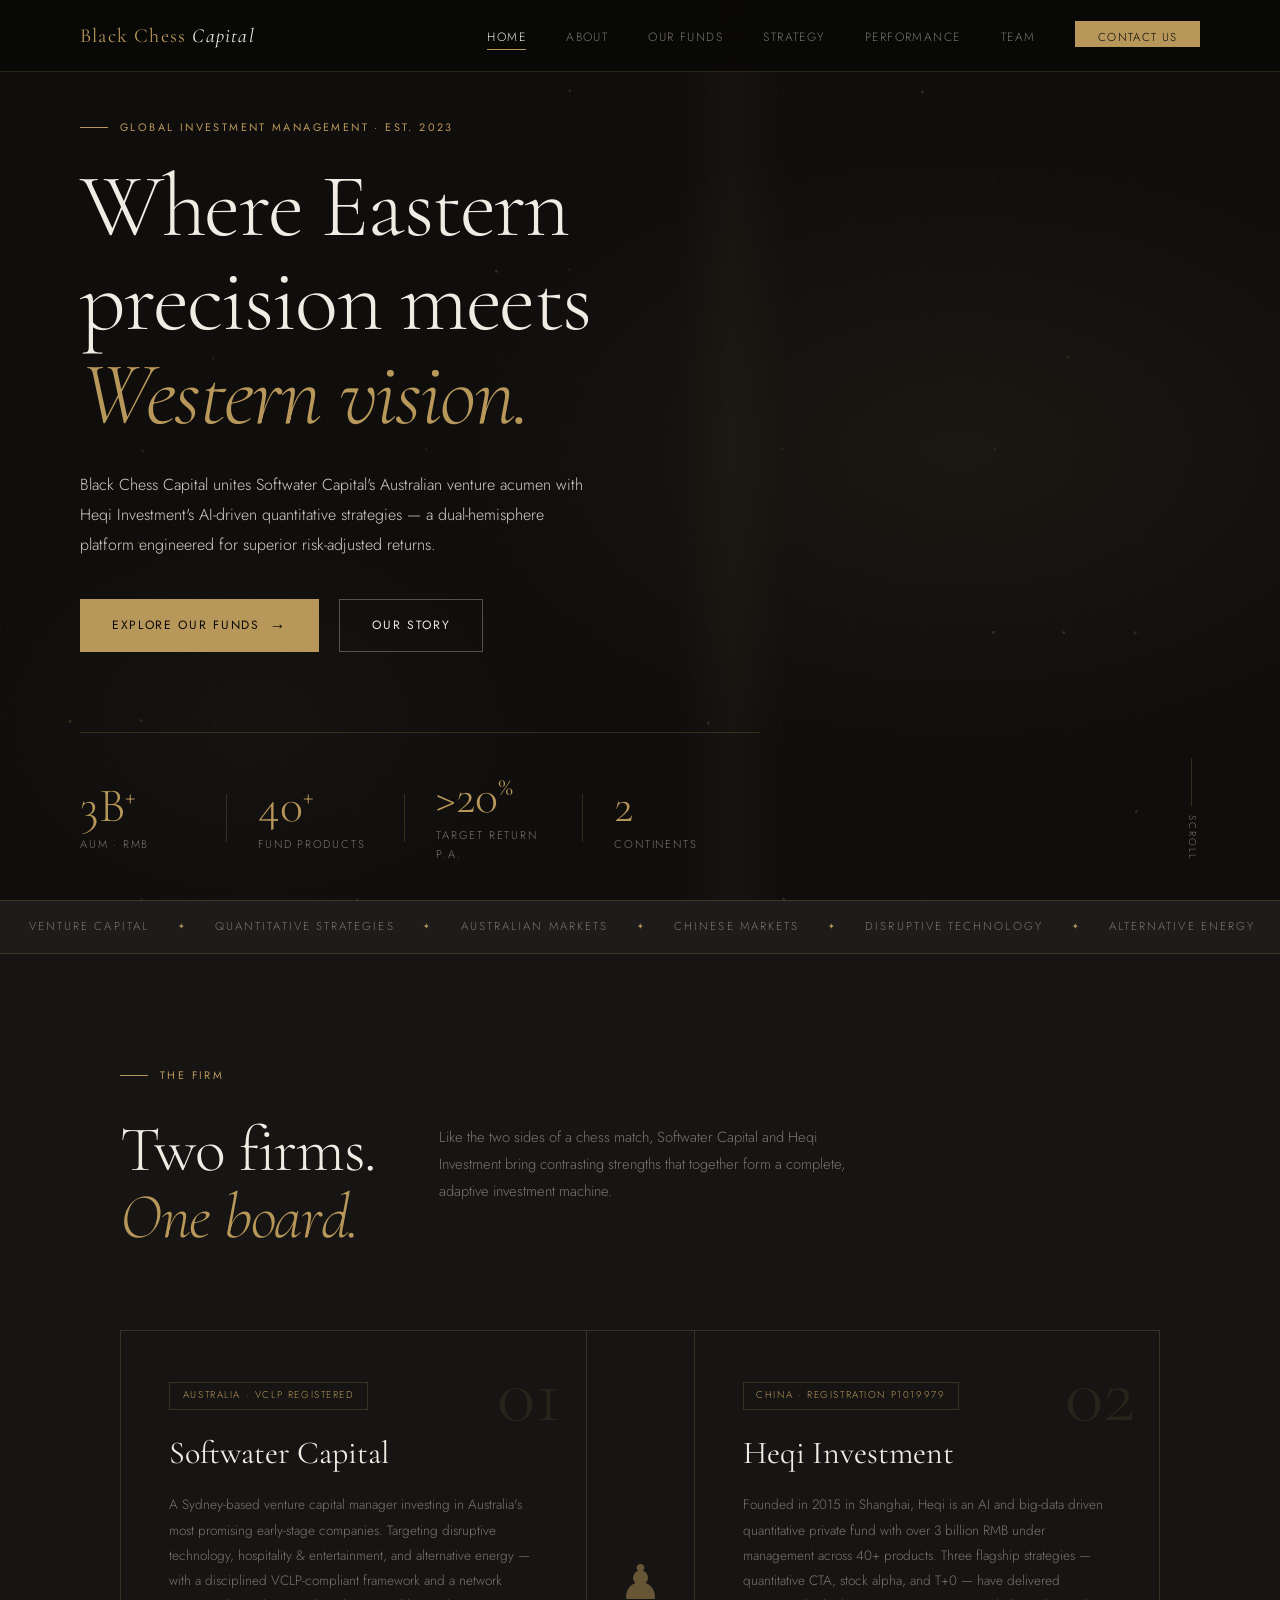
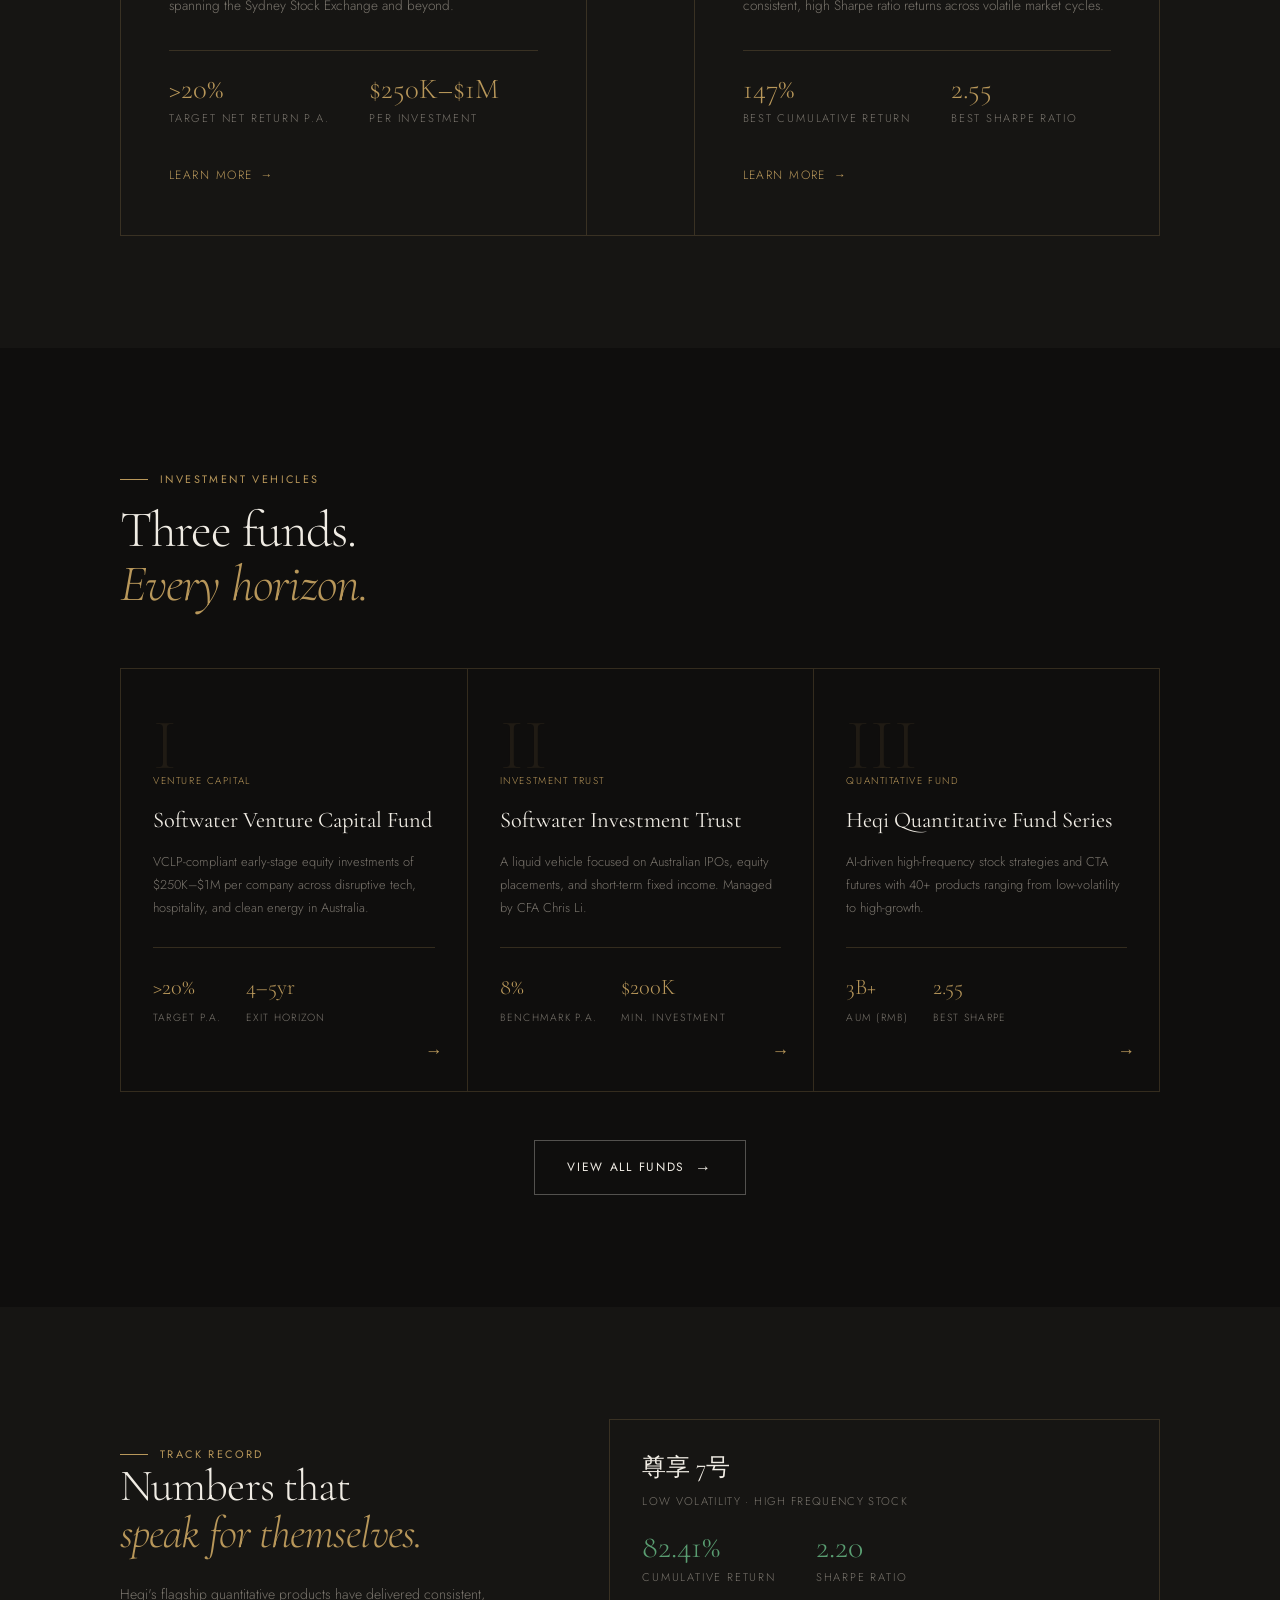
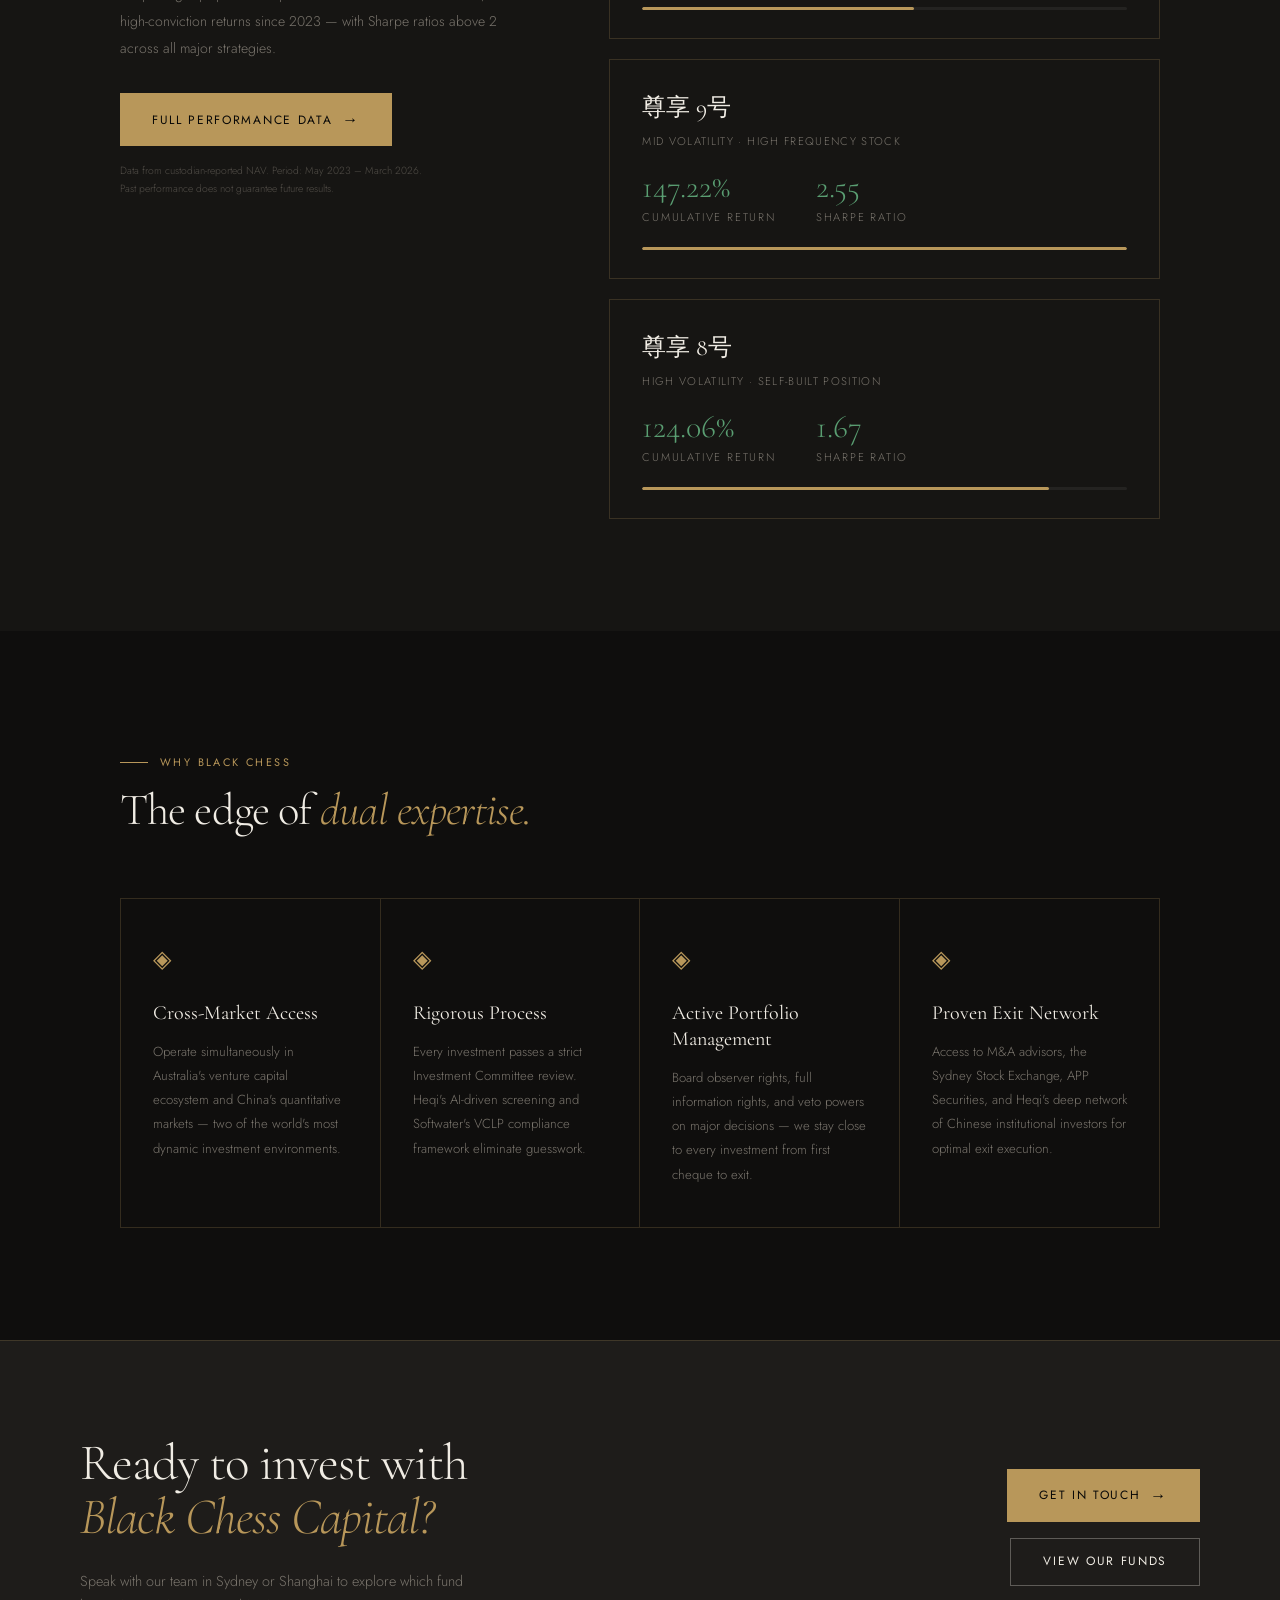
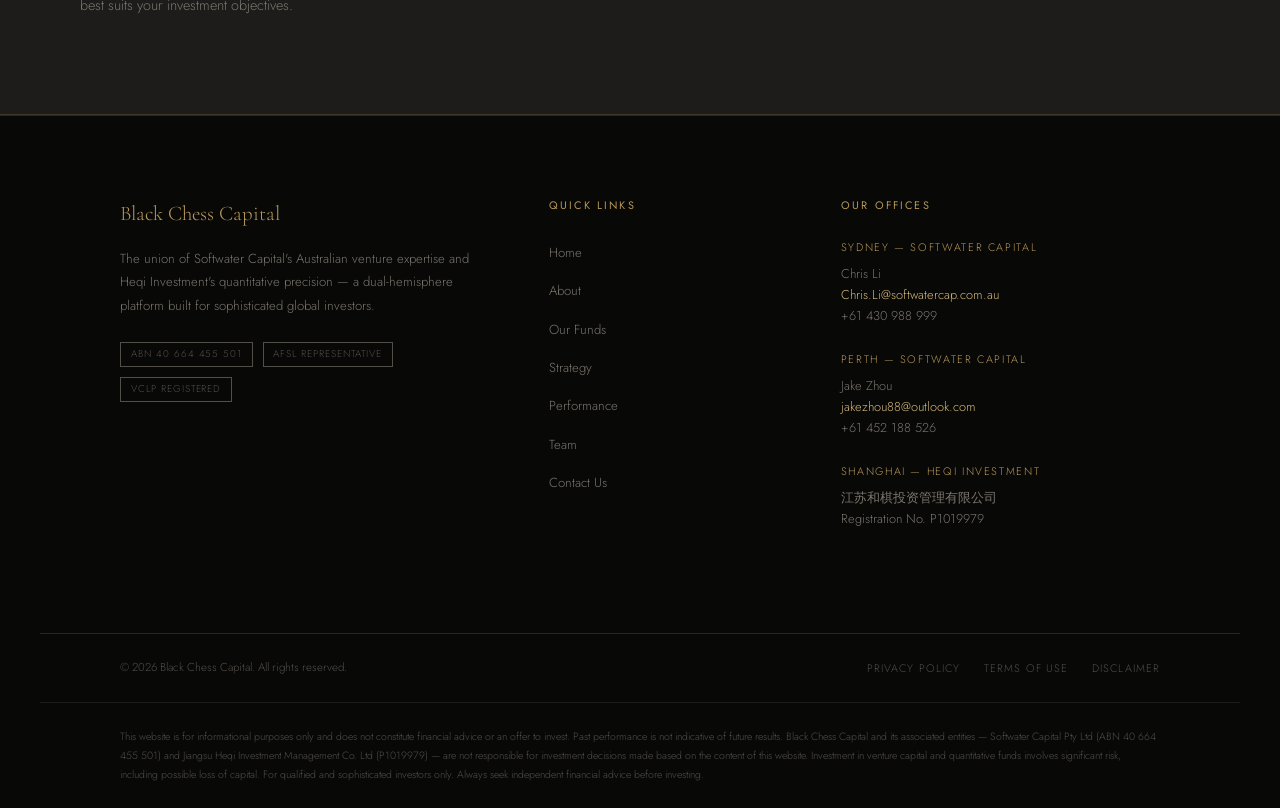
==== index.html @ 9d4e2f34 "Initial commit" ====
<!DOCTYPE html>
<html lang="en">
<head>
  <meta charset="UTF-8">
  <meta name="viewport" content="width=device-width, initial-scale=1.0">
  <title>Black Chess Capital — Global Investment Management</title>
  <meta name="description" content="Black Chess Capital combines Softwater Capital's Australian venture expertise with Heqi Investment's quantitative precision — a dual-hemisphere platform for sophisticated global investors.">
  <link rel="stylesheet" href="css/global.css">
  <link rel="stylesheet" href="css/home.css">
</head>
<body>

<!-- ═══════════════════════════════════════════════
  HERO
═══════════════════════════════════════════════ -->
<section id="hero">
  <div class="hero-bg"></div>
  <canvas id="hero-canvas"></canvas>

  <div class="hero-content">
    <div class="eyebrow reveal">Global Investment Management · Est. 2023</div>

    <h1 class="display hero-title reveal reveal-delay-1">
      Where Eastern<br>precision meets<br><em>Western vision.</em>
    </h1>

    <p class="hero-desc reveal reveal-delay-2">
      Black Chess Capital unites Softwater Capital's Australian venture acumen 
      with Heqi Investment's AI-driven quantitative strategies — a 
      dual-hemisphere platform engineered for superior risk-adjusted returns.
    </p>

    <div class="hero-cta reveal reveal-delay-3">
      <a href="funds.html" class="btn btn-gold btn-arrow">Explore Our Funds</a>
      <a href="about.html" class="btn btn-outline">Our Story</a>
    </div>
  </div>

  <div class="hero-stats reveal reveal-delay-4">
    <div class="hero-stat">
      <div class="stat-num">3B<span class="stat-plus">+</span></div>
      <div class="stat-label">AUM · RMB</div>
    </div>
    <div class="hero-stat-divider"></div>
    <div class="hero-stat">
      <div class="stat-num">40<span class="stat-plus">+</span></div>
      <div class="stat-label">Fund Products</div>
    </div>
    <div class="hero-stat-divider"></div>
    <div class="hero-stat">
      <div class="stat-num">&gt;20<span class="stat-plus">%</span></div>
      <div class="stat-label">Target Return p.a.</div>
    </div>
    <div class="hero-stat-divider"></div>
    <div class="hero-stat">
      <div class="stat-num">2</div>
      <div class="stat-label">Continents</div>
    </div>
  </div>

  <div class="hero-scroll">
    <div class="scroll-line"></div>
    <span>Scroll</span>
  </div>
</section>

<!-- ═══════════════════════════════════════════════
  INTRO MARQUEE
═══════════════════════════════════════════════ -->
<div class="marquee-wrap">
  <div class="marquee-track">
    <span>Venture Capital</span><span class="sep">✦</span>
    <span>Quantitative Strategies</span><span class="sep">✦</span>
    <span>Australian Markets</span><span class="sep">✦</span>
    <span>Chinese Markets</span><span class="sep">✦</span>
    <span>Disruptive Technology</span><span class="sep">✦</span>
    <span>Alternative Energy</span><span class="sep">✦</span>
    <span>Hospitality &amp; Entertainment</span><span class="sep">✦</span>
    <span>IPO &amp; Placements</span><span class="sep">✦</span>
    <span>CTA Strategies</span><span class="sep">✦</span>
    <span>Venture Capital</span><span class="sep">✦</span>
    <span>Quantitative Strategies</span><span class="sep">✦</span>
    <span>Australian Markets</span><span class="sep">✦</span>
    <span>Chinese Markets</span><span class="sep">✦</span>
    <span>Disruptive Technology</span><span class="sep">✦</span>
    <span>Alternative Energy</span><span class="sep">✦</span>
    <span>Hospitality &amp; Entertainment</span><span class="sep">✦</span>
    <span>IPO &amp; Placements</span><span class="sep">✦</span>
    <span>CTA Strategies</span><span class="sep">✦</span>
  </div>
</div>

<!-- ═══════════════════════════════════════════════
  TWO PILLARS
═══════════════════════════════════════════════ -->
<section class="section" id="pillars">
  <div class="container">
    <div class="pillars-header reveal">
      <div class="eyebrow">The Firm</div>
      <h2 class="display pillars-title">Two firms.<br><em>One board.</em></h2>
      <p class="pillars-sub">
        Like the two sides of a chess match, Softwater Capital and Heqi Investment 
        bring contrasting strengths that together form a complete, adaptive investment machine.
      </p>
    </div>

    <div class="pillars-grid">
      <!-- Softwater -->
      <div class="pillar-card reveal reveal-delay-1">
        <div class="pillar-num">01</div>
        <div class="pillar-badge">Australia · VCLP Registered</div>
        <h3 class="pillar-name">Softwater Capital</h3>
        <p class="pillar-desc">
          A Sydney-based venture capital manager investing in Australia's most 
          promising early-stage companies. Targeting disruptive technology, 
          hospitality &amp; entertainment, and alternative energy — with a 
          disciplined VCLP-compliant framework and a network spanning the 
          Sydney Stock Exchange and beyond.
        </p>
        <div class="pillar-metrics">
          <div>
            <div class="stat-num" style="font-size:1.8rem;">&gt;20%</div>
            <div class="stat-label">Target Net Return p.a.</div>
          </div>
          <div>
            <div class="stat-num" style="font-size:1.8rem;">$250K–$1M</div>
            <div class="stat-label">Per Investment</div>
          </div>
        </div>
        <a href="about.html#softwater" class="pillar-link">
          Learn more <span>→</span>
        </a>
      </div>

      <!-- Divider chess piece -->
      <div class="pillars-divider reveal reveal-delay-2">
        <div class="chess-glyph">♟</div>
      </div>

      <!-- Heqi -->
      <div class="pillar-card reveal reveal-delay-3">
        <div class="pillar-num">02</div>
        <div class="pillar-badge">China · Registration P1019979</div>
        <h3 class="pillar-name">Heqi Investment</h3>
        <p class="pillar-desc">
          Founded in 2015 in Shanghai, Heqi is an AI and big-data driven 
          quantitative private fund with over 3 billion RMB under management 
          across 40+ products. Three flagship strategies — quantitative CTA, 
          stock alpha, and T+0 — have delivered consistent, high Sharpe ratio 
          returns across volatile market cycles.
        </p>
        <div class="pillar-metrics">
          <div>
            <div class="stat-num" style="font-size:1.8rem;">147%</div>
            <div class="stat-label">Best Cumulative Return</div>
          </div>
          <div>
            <div class="stat-num" style="font-size:1.8rem;">2.55</div>
            <div class="stat-label">Best Sharpe Ratio</div>
          </div>
        </div>
        <a href="about.html#heqi" class="pillar-link">
          Learn more <span>→</span>
        </a>
      </div>
    </div>
  </div>
</section>

<div class="divider"></div>

<!-- ═══════════════════════════════════════════════
  FUNDS OVERVIEW
═══════════════════════════════════════════════ -->
<section class="section" id="funds-overview">
  <div class="container">
    <div class="section-header reveal">
      <div class="eyebrow">Investment Vehicles</div>
      <h2 class="display" style="font-size:clamp(2.2rem,4vw,3.2rem);">Three funds.<br><em>Every horizon.</em></h2>
    </div>

    <div class="funds-grid">
      <a href="funds.html#vc-fund" class="fund-tile reveal reveal-delay-1">
        <div class="fund-tile-num">I</div>
        <div class="fund-tile-tag">Venture Capital</div>
        <h3 class="fund-tile-name">Softwater Venture Capital Fund</h3>
        <p class="fund-tile-desc">
          VCLP-compliant early-stage equity investments of $250K–$1M per company 
          across disruptive tech, hospitality, and clean energy in Australia.
        </p>
        <div class="fund-tile-stats">
          <div><span class="fund-stat-val">&gt;20%</span><span class="fund-stat-lbl">Target p.a.</span></div>
          <div><span class="fund-stat-val">4–5yr</span><span class="fund-stat-lbl">Exit horizon</span></div>
        </div>
        <div class="fund-tile-arrow">→</div>
      </a>

      <a href="funds.html#trust" class="fund-tile reveal reveal-delay-2">
        <div class="fund-tile-num">II</div>
        <div class="fund-tile-tag">Investment Trust</div>
        <h3 class="fund-tile-name">Softwater Investment Trust</h3>
        <p class="fund-tile-desc">
          A liquid vehicle focused on Australian IPOs, equity placements, 
          and short-term fixed income. Managed by CFA Chris Li.
        </p>
        <div class="fund-tile-stats">
          <div><span class="fund-stat-val">8%</span><span class="fund-stat-lbl">Benchmark p.a.</span></div>
          <div><span class="fund-stat-val">$200K</span><span class="fund-stat-lbl">Min. investment</span></div>
        </div>
        <div class="fund-tile-arrow">→</div>
      </a>

      <a href="funds.html#heqi" class="fund-tile reveal reveal-delay-3">
        <div class="fund-tile-num">III</div>
        <div class="fund-tile-tag">Quantitative Fund</div>
        <h3 class="fund-tile-name">Heqi Quantitative Fund Series</h3>
        <p class="fund-tile-desc">
          AI-driven high-frequency stock strategies and CTA futures 
          with 40+ products ranging from low-volatility to high-growth.
        </p>
        <div class="fund-tile-stats">
          <div><span class="fund-stat-val">3B+</span><span class="fund-stat-lbl">AUM (RMB)</span></div>
          <div><span class="fund-stat-val">2.55</span><span class="fund-stat-lbl">Best Sharpe</span></div>
        </div>
        <div class="fund-tile-arrow">→</div>
      </a>
    </div>

    <div class="funds-cta reveal">
      <a href="funds.html" class="btn btn-outline btn-arrow">View All Funds</a>
    </div>
  </div>
</section>

<div class="divider"></div>

<!-- ═══════════════════════════════════════════════
  PERFORMANCE SNAPSHOT
═══════════════════════════════════════════════ -->
<section class="section" id="perf-snapshot">
  <div class="container">
    <div class="perf-layout">
      <div class="perf-left reveal">
        <div class="eyebrow">Track Record</div>
        <h2 class="display" style="font-size:clamp(2rem,3.5vw,3rem);">
          Numbers that<br><em>speak for themselves.</em>
        </h2>
        <p style="font-size:0.88rem; color:var(--muted); margin-top:1.5rem; line-height:1.9; max-width:380px;">
          Heqi's flagship quantitative products have delivered consistent, 
          high-conviction returns since 2023 — with Sharpe ratios above 2 
          across all major strategies.
        </p>
        <a href="performance.html" class="btn btn-gold btn-arrow" style="margin-top:2rem;">
          Full Performance Data
        </a>
        <p style="font-size:0.65rem; color:var(--muted2); margin-top:1rem; max-width:320px; line-height:1.7;">
          Data from custodian-reported NAV. Period: May 2023 – March 2026. 
          Past performance does not guarantee future results.
        </p>
      </div>

      <div class="perf-right">
        <div class="perf-card reveal reveal-delay-1">
          <div class="perf-card-name">尊享 7号</div>
          <div class="perf-card-strategy">Low Volatility · High Frequency Stock</div>
          <div class="perf-card-nums">
            <div>
              <div class="perf-big-num">82.41%</div>
              <div class="stat-label">Cumulative Return</div>
            </div>
            <div>
              <div class="perf-big-num">2.20</div>
              <div class="stat-label">Sharpe Ratio</div>
            </div>
          </div>
          <div class="perf-bar-wrap">
            <div class="perf-bar" style="--w:56%"></div>
          </div>
        </div>

        <div class="perf-card reveal reveal-delay-2">
          <div class="perf-card-name">尊享 9号</div>
          <div class="perf-card-strategy">Mid Volatility · High Frequency Stock</div>
          <div class="perf-card-nums">
            <div>
              <div class="perf-big-num">147.22%</div>
              <div class="stat-label">Cumulative Return</div>
            </div>
            <div>
              <div class="perf-big-num">2.55</div>
              <div class="stat-label">Sharpe Ratio</div>
            </div>
          </div>
          <div class="perf-bar-wrap">
            <div class="perf-bar" style="--w:100%"></div>
          </div>
        </div>

        <div class="perf-card reveal reveal-delay-3">
          <div class="perf-card-name">尊享 8号</div>
          <div class="perf-card-strategy">High Volatility · Self-Built Position</div>
          <div class="perf-card-nums">
            <div>
              <div class="perf-big-num">124.06%</div>
              <div class="stat-label">Cumulative Return</div>
            </div>
            <div>
              <div class="perf-big-num">1.67</div>
              <div class="stat-label">Sharpe Ratio</div>
            </div>
          </div>
          <div class="perf-bar-wrap">
            <div class="perf-bar" style="--w:84%"></div>
          </div>
        </div>
      </div>
    </div>
  </div>
</section>

<div class="divider"></div>

<!-- ═══════════════════════════════════════════════
  WHY BLACK CHESS
═══════════════════════════════════════════════ -->
<section class="section" id="why">
  <div class="container">
    <div class="why-header reveal">
      <div class="eyebrow">Why Black Chess</div>
      <h2 class="display" style="font-size:clamp(2rem,3.5vw,3rem);">
        The edge of <em>dual expertise.</em>
      </h2>
    </div>

    <div class="why-grid">
      <div class="why-item reveal reveal-delay-1">
        <div class="why-icon">◈</div>
        <h3 class="why-title">Cross-Market Access</h3>
        <p class="why-desc">
          Operate simultaneously in Australia's venture capital ecosystem and 
          China's quantitative markets — two of the world's most dynamic 
          investment environments.
        </p>
      </div>
      <div class="why-item reveal reveal-delay-2">
        <div class="why-icon">◈</div>
        <h3 class="why-title">Rigorous Process</h3>
        <p class="why-desc">
          Every investment passes a strict Investment Committee review. 
          Heqi's AI-driven screening and Softwater's VCLP compliance 
          framework eliminate guesswork.
        </p>
      </div>
      <div class="why-item reveal reveal-delay-3">
        <div class="why-icon">◈</div>
        <h3 class="why-title">Active Portfolio Management</h3>
        <p class="why-desc">
          Board observer rights, full information rights, and veto powers on 
          major decisions — we stay close to every investment from first 
          cheque to exit.
        </p>
      </div>
      <div class="why-item reveal reveal-delay-4">
        <div class="why-icon">◈</div>
        <h3 class="why-title">Proven Exit Network</h3>
        <p class="why-desc">
          Access to M&amp;A advisors, the Sydney Stock Exchange, APP Securities, 
          and Heqi's deep network of Chinese institutional investors for 
          optimal exit execution.
        </p>
      </div>
    </div>
  </div>
</section>

<!-- ═══════════════════════════════════════════════
  CTA BANNER
═══════════════════════════════════════════════ -->
<section id="cta-banner">
  <div class="cta-banner-inner reveal">
    <h2 class="display" style="font-size:clamp(2rem,4vw,3.2rem);">
      Ready to invest with<br><em>Black Chess Capital?</em>
    </h2>
    <p>
      Speak with our team in Sydney or Shanghai to explore 
      which fund best suits your investment objectives.
    </p>
    <div class="cta-banner-btns">
      <a href="contact.html" class="btn btn-gold btn-arrow">Get In Touch</a>
      <a href="funds.html" class="btn btn-outline">View Our Funds</a>
    </div>
  </div>
</section>

<script src="js/components.js"></script>
<script src="js/home.js"></script>
</body>
</html>
---- css/global.css ----
@import url('https://fonts.googleapis.com/css2?family=Cormorant+Garamond:ital,wght@0,300;0,400;0,500;0,600;1,300;1,400;1,500&family=Jost:wght@300;400;500&display=swap');

:root {
  --black:      #080807;
  --dark:       #0f0e0d;
  --dark2:      #161513;
  --dark3:      #1e1c1a;
  --gold:       #b8975a;
  --gold-light: #d4b87a;
  --gold-dim:   rgba(184,151,90,0.15);
  --gold-border:rgba(184,151,90,0.22);
  --white:      #f0ece4;
  --off-white:  #d4cfc6;
  --muted:      #7a756d;
  --muted2:     #524e48;
  --green:      #5a9e72;
  --nav-h:      72px;
}

*, *::before, *::after { margin:0; padding:0; box-sizing:border-box; }

html { scroll-behavior:smooth; font-size:16px; }

body {
  background: var(--dark);
  color: var(--white);
  font-family: 'Jost', sans-serif;
  font-weight: 300;
  line-height: 1.7;
  overflow-x: hidden;
  cursor: default;
}

/* ── SCROLLBAR ── */
::-webkit-scrollbar { width: 4px; }
::-webkit-scrollbar-track { background: var(--black); }
::-webkit-scrollbar-thumb { background: var(--gold-border); border-radius: 2px; }

/* ── SELECTION ── */
::selection { background: var(--gold); color: var(--black); }

/* ── TYPOGRAPHY ── */
.display {
  font-family: 'Cormorant Garamond', serif;
  font-weight: 300;
  line-height: 1.05;
  letter-spacing: -0.02em;
}
.display em { font-style: italic; color: var(--gold); }

h1,h2,h3,h4 { font-family: 'Cormorant Garamond', serif; font-weight: 400; }

p { color: var(--off-white); }

a { color: inherit; text-decoration: none; }

/* ── EYEBROW LABEL ── */
.eyebrow {
  display: inline-flex;
  align-items: center;
  gap: 12px;
  font-size: 0.68rem;
  letter-spacing: 0.22em;
  text-transform: uppercase;
  color: var(--gold);
  font-family: 'Jost', sans-serif;
  font-weight: 400;
}
.eyebrow::before {
  content: '';
  display: block;
  width: 28px;
  height: 0.5px;
  background: var(--gold);
  flex-shrink: 0;
}

/* ── BUTTONS ── */
.btn {
  display: inline-flex;
  align-items: center;
  gap: 10px;
  padding: 0.8rem 2rem;
  font-family: 'Jost', sans-serif;
  font-size: 0.75rem;
  font-weight: 400;
  letter-spacing: 0.14em;
  text-transform: uppercase;
  cursor: pointer;
  transition: all 0.28s ease;
  border: none;
  text-decoration: none;
}
.btn-gold {
  background: var(--gold);
  color: var(--black);
}
.btn-gold:hover {
  background: var(--gold-light);
  transform: translateY(-1px);
}
.btn-outline {
  background: transparent;
  color: var(--white);
  border: 0.5px solid rgba(240,236,228,0.3);
}
.btn-outline:hover {
  border-color: var(--gold);
  color: var(--gold);
  transform: translateY(-1px);
}
.btn-arrow::after {
  content: '→';
  font-size: 1rem;
  transition: transform 0.2s;
}
.btn-arrow:hover::after { transform: translateX(4px); }

/* ── DIVIDER ── */
.divider {
  width: 100%;
  height: 0.5px;
  background: var(--gold-border);
}

/* ── SECTION BASE ── */
.section {
  padding: 7rem 0;
  position: relative;
}
.container {
  max-width: 1200px;
  margin: 0 auto;
  padding: 0 5rem;
}
@media(max-width:900px){
  .container { padding: 0 1.5rem; }
  .section { padding: 4rem 0; }
}

/* ── CARDS ── */
.card {
  border: 0.5px solid var(--gold-border);
  padding: 2.5rem;
  transition: border-color 0.3s, transform 0.3s;
  position: relative;
  overflow: hidden;
}
.card::after {
  content: '';
  position: absolute;
  top: 0; left: 0; right: 0;
  height: 1.5px;
  background: var(--gold);
  transform: scaleX(0);
  transform-origin: left;
  transition: transform 0.3s ease;
}
.card:hover { border-color: rgba(184,151,90,0.5); }
.card:hover::after { transform: scaleX(1); }

/* ── STAT NUMBER ── */
.stat-num {
  font-family: 'Cormorant Garamond', serif;
  font-size: 3rem;
  font-weight: 300;
  color: var(--gold);
  line-height: 1;
}
.stat-label {
  font-size: 0.7rem;
  letter-spacing: 0.16em;
  text-transform: uppercase;
  color: var(--muted);
  margin-top: 0.3rem;
}

/* ── FADE IN ANIMATION ── */
.reveal {
  opacity: 0;
  transform: translateY(30px);
  transition: opacity 0.75s ease, transform 0.75s ease;
}
.reveal.visible {
  opacity: 1;
  transform: translateY(0);
}
.reveal-delay-1 { transition-delay: 0.1s; }
.reveal-delay-2 { transition-delay: 0.2s; }
.reveal-delay-3 { transition-delay: 0.3s; }
.reveal-delay-4 { transition-delay: 0.4s; }

/* ── NAV ── */
#site-nav {
  position: fixed;
  top: 0; left: 0; right: 0;
  height: var(--nav-h);
  z-index: 1000;
  display: flex;
  align-items: center;
  justify-content: space-between;
  padding: 0 5rem;
  background: rgba(8,8,7,0.9);
  backdrop-filter: blur(16px);
  -webkit-backdrop-filter: blur(16px);
  border-bottom: 0.5px solid var(--gold-border);
  transition: background 0.3s;
}
.nav-logo {
  font-family: 'Cormorant Garamond', serif;
  font-size: 1.25rem;
  font-weight: 400;
  color: var(--gold);
  letter-spacing: 0.06em;
  text-decoration: none;
  white-space: nowrap;
}
.nav-logo span { color: var(--white); font-style: italic; }
.nav-links {
  display: flex;
  align-items: center;
  gap: 2.5rem;
  list-style: none;
}
.nav-links a {
  font-size: 0.75rem;
  letter-spacing: 0.12em;
  text-transform: uppercase;
  color: var(--muted);
  transition: color 0.25s;
  position: relative;
  padding-bottom: 2px;
}
.nav-links a::after {
  content: '';
  position: absolute;
  bottom: -2px; left: 0; right: 0;
  height: 0.5px;
  background: var(--gold);
  transform: scaleX(0);
  transition: transform 0.25s;
}
.nav-links a:hover,
.nav-links a.active { color: var(--white); }
.nav-links a:hover::after,
.nav-links a.active::after { transform: scaleX(1); }
.nav-cta {
  background: var(--gold);
  color: var(--black) !important;
  padding: 0.5rem 1.4rem;
  font-size: 0.72rem !important;
  letter-spacing: 0.12em !important;
  transition: background 0.25s !important;
}
.nav-cta:hover { background: var(--gold-light) !important; }
.nav-cta::after { display: none !important; }

.nav-hamburger {
  display: none;
  flex-direction: column;
  gap: 5px;
  cursor: pointer;
  padding: 4px;
}
.nav-hamburger span {
  display: block;
  width: 22px;
  height: 0.5px;
  background: var(--white);
  transition: all 0.3s;
}

/* ── FOOTER ── */
#site-footer {
  background: var(--black);
  border-top: 0.5px solid var(--gold-border);
}
.footer-main {
  display: grid;
  grid-template-columns: 1.6fr 1fr 1.4fr;
  gap: 4rem;
  padding: 5rem;
  max-width: 1200px;
  margin: 0 auto;
}
.footer-brand-name {
  font-family: 'Cormorant Garamond', serif;
  font-size: 1.3rem;
  color: var(--gold);
  margin-bottom: 1rem;
}
.footer-brand-desc {
  font-size: 0.82rem;
  color: var(--muted);
  line-height: 1.8;
  margin-bottom: 1.5rem;
}
.footer-legal-tags {
  display: flex;
  gap: 0.6rem;
  flex-wrap: wrap;
}
.footer-legal-tags span {
  font-size: 0.62rem;
  letter-spacing: 0.1em;
  text-transform: uppercase;
  color: var(--muted2);
  border: 0.5px solid var(--muted2);
  padding: 0.2rem 0.6rem;
}
.footer-col-title {
  font-size: 0.68rem;
  letter-spacing: 0.2em;
  text-transform: uppercase;
  color: var(--gold);
  margin-bottom: 1.5rem;
  font-family: 'Jost', sans-serif;
  font-weight: 400;
}
.footer-links {
  list-style: none;
  display: flex;
  flex-direction: column;
  gap: 0.7rem;
}
.footer-links a {
  font-size: 0.82rem;
  color: var(--muted);
  transition: color 0.2s;
}
.footer-links a:hover { color: var(--gold); }
.footer-office {
  margin-bottom: 1.5rem;
}
.footer-office-city {
  font-size: 0.68rem;
  letter-spacing: 0.15em;
  text-transform: uppercase;
  color: var(--gold);
  margin-bottom: 0.4rem;
}
.footer-office p {
  font-size: 0.8rem;
  color: var(--muted);
  line-height: 1.65;
}
.footer-office a { color: var(--gold-light); transition: color 0.2s; }
.footer-office a:hover { color: var(--gold); }
.footer-bottom {
  border-top: 0.5px solid var(--gold-border);
  padding: 1.5rem 5rem;
  max-width: 1200px;
  margin: 0 auto;
  display: flex;
  justify-content: space-between;
  align-items: center;
  gap: 1rem;
  flex-wrap: wrap;
}
.footer-copy {
  font-size: 0.72rem;
  color: var(--muted2);
}
.footer-legal-links {
  display: flex;
  gap: 1.5rem;
}
.footer-legal-links a {
  font-size: 0.68rem;
  letter-spacing: 0.1em;
  text-transform: uppercase;
  color: var(--muted2);
  transition: color 0.2s;
}
.footer-legal-links a:hover { color: var(--muted); }
.footer-disclaimer {
  border-top: 0.5px solid rgba(80,76,72,0.3);
  padding: 1.5rem 5rem;
  max-width: 1200px;
  margin: 0 auto;
}
.footer-disclaimer p {
  font-size: 0.66rem;
  color: var(--muted2);
  line-height: 1.8;
}

/* ── MOBILE NAV ── */
@media(max-width:900px){
  #site-nav { padding: 0 1.5rem; }
  .nav-links { display: none; flex-direction: column; position: fixed; top: var(--nav-h); left:0; right:0; background: var(--black); padding: 2rem 1.5rem; gap:1.5rem; border-bottom: 0.5px solid var(--gold-border); }
  .nav-links.open { display: flex; }
  .nav-hamburger { display: flex; }
  .footer-main { grid-template-columns: 1fr; gap:2.5rem; padding:3rem 1.5rem; }
  .footer-bottom, .footer-disclaimer { padding: 1.5rem; }
}
---- css/home.css ----
/* ── HERO ── */
#hero {
  position: relative;
  min-height: 100vh;
  display: flex;
  flex-direction: column;
  justify-content: center;
  padding: 0 5rem;
  overflow: hidden;
}
.hero-bg {
  position: absolute; inset: 0;
  background:
    radial-gradient(ellipse 65% 55% at 75% 50%, rgba(184,151,90,0.07) 0%, transparent 65%),
    radial-gradient(ellipse 40% 40% at 20% 80%, rgba(184,151,90,0.04) 0%, transparent 60%);
}
#hero-canvas {
  position: absolute; inset: 0;
  width: 100%; height: 100%;
  opacity: 0.35;
}
.hero-content {
  position: relative;
  z-index: 2;
  max-width: 720px;
  padding-top: var(--nav-h);
}
.hero-title {
  font-size: clamp(3.2rem, 7vw, 6.5rem);
  margin: 1.5rem 0 1.75rem;
}
.hero-desc {
  font-size: 1rem;
  color: var(--off-white);
  line-height: 1.85;
  max-width: 520px;
  margin-bottom: 2.5rem;
  opacity: 0.8;
}
.hero-cta {
  display: flex;
  gap: 1.25rem;
  flex-wrap: wrap;
}
.hero-stats {
  position: relative;
  z-index: 2;
  display: flex;
  align-items: center;
  gap: 0;
  margin-top: 5rem;
  padding-top: 2.5rem;
  border-top: 0.5px solid var(--gold-border);
  max-width: 680px;
}
.hero-stat {
  flex: 1;
  padding-right: 2rem;
}
.hero-stat-divider {
  width: 0.5px;
  height: 48px;
  background: var(--gold-border);
  margin-right: 2rem;
  flex-shrink: 0;
}
.stat-plus {
  font-size: 0.55em;
  vertical-align: super;
  color: var(--gold);
}
.hero-scroll {
  position: absolute;
  bottom: 2.5rem;
  right: 5rem;
  display: flex;
  flex-direction: column;
  align-items: center;
  gap: 0.6rem;
  z-index: 2;
}
.scroll-line {
  width: 0.5px;
  height: 48px;
  background: var(--gold-border);
  animation: scrollPulse 2s ease-in-out infinite;
}
@keyframes scrollPulse {
  0%,100% { opacity:0.3; transform:scaleY(0.6); }
  50% { opacity:1; transform:scaleY(1); }
}
.hero-scroll span {
  font-size: 0.62rem;
  letter-spacing: 0.2em;
  text-transform: uppercase;
  color: var(--muted);
  writing-mode: vertical-rl;
}

/* ── MARQUEE ── */
.marquee-wrap {
  background: var(--dark3);
  border-top: 0.5px solid var(--gold-border);
  border-bottom: 0.5px solid var(--gold-border);
  overflow: hidden;
  padding: 1rem 0;
}
.marquee-track {
  display: flex;
  gap: 0;
  width: max-content;
  animation: marquee 35s linear infinite;
}
.marquee-track span {
  font-size: 0.72rem;
  letter-spacing: 0.18em;
  text-transform: uppercase;
  color: var(--muted);
  padding: 0 1.8rem;
  white-space: nowrap;
}
.marquee-track .sep {
  color: var(--gold);
  padding: 0;
  font-size: 0.5rem;
  display: flex;
  align-items: center;
}
@keyframes marquee {
  from { transform: translateX(0); }
  to { transform: translateX(-50%); }
}

/* ── PILLARS ── */
#pillars { background: var(--dark2); }
.pillars-header {
  display: grid;
  grid-template-columns: auto 1fr;
  gap: 2rem 4rem;
  align-items: start;
  margin-bottom: 5rem;
}
.pillars-title {
  font-size: clamp(2.5rem, 5vw, 4rem);
  grid-column: 1;
  grid-row: 2;
}
.pillars-sub {
  grid-column: 2;
  grid-row: 2;
  font-size: 0.92rem;
  color: var(--muted);
  line-height: 1.85;
  max-width: 440px;
  padding-top: 0.5rem;
}
.pillars-header .eyebrow {
  grid-column: 1 / -1;
}
.pillars-grid {
  display: grid;
  grid-template-columns: 1fr auto 1fr;
  gap: 0;
  align-items: stretch;
}
.pillar-card {
  border: 0.5px solid var(--gold-border);
  padding: 3rem;
  position: relative;
  transition: border-color 0.3s;
}
.pillar-card:hover { border-color: rgba(184,151,90,0.5); }
.pillar-num {
  font-family: 'Cormorant Garamond', serif;
  font-size: 5rem;
  font-weight: 300;
  color: rgba(184,151,90,0.12);
  line-height: 1;
  position: absolute;
  top: 1.5rem;
  right: 1.5rem;
}
.pillar-badge {
  display: inline-block;
  font-size: 0.62rem;
  letter-spacing: 0.16em;
  text-transform: uppercase;
  color: var(--gold);
  border: 0.5px solid var(--gold-border);
  padding: 0.3rem 0.8rem;
  margin-bottom: 1.5rem;
}
.pillar-name {
  font-family: 'Cormorant Garamond', serif;
  font-size: 2rem;
  font-weight: 400;
  margin-bottom: 1.25rem;
  line-height: 1.2;
}
.pillar-desc {
  font-size: 0.85rem;
  color: var(--muted);
  line-height: 1.85;
  margin-bottom: 2rem;
}
.pillar-metrics {
  display: flex;
  gap: 2.5rem;
  margin-bottom: 2rem;
  padding-top: 1.5rem;
  border-top: 0.5px solid var(--gold-border);
}
.pillar-link {
  display: inline-flex;
  align-items: center;
  gap: 8px;
  font-size: 0.75rem;
  letter-spacing: 0.12em;
  text-transform: uppercase;
  color: var(--gold);
  transition: gap 0.2s;
}
.pillar-link:hover { gap: 14px; }
.pillars-divider {
  display: flex;
  align-items: center;
  justify-content: center;
  padding: 2rem;
  border-top: 0.5px solid var(--gold-border);
  border-bottom: 0.5px solid var(--gold-border);
}
.chess-glyph {
  font-size: 3rem;
  color: var(--gold);
  opacity: 0.5;
  animation: float 4s ease-in-out infinite;
}
@keyframes float {
  0%,100% { transform: translateY(0); }
  50% { transform: translateY(-8px); }
}

/* ── FUNDS OVERVIEW ── */
#funds-overview { background: var(--dark); }
.section-header {
  margin-bottom: 3.5rem;
}
.section-header .eyebrow { margin-bottom: 1rem; }
.funds-grid {
  display: grid;
  grid-template-columns: repeat(3, 1fr);
  gap: 0;
}
.fund-tile {
  border: 0.5px solid var(--gold-border);
  border-right: none;
  padding: 2.5rem 2rem;
  position: relative;
  display: block;
  text-decoration: none;
  transition: background 0.3s, border-color 0.3s;
  overflow: hidden;
}
.fund-tile:last-child { border-right: 0.5px solid var(--gold-border); }
.fund-tile::before {
  content: '';
  position: absolute;
  inset: 0;
  background: var(--gold-dim);
  opacity: 0;
  transition: opacity 0.3s;
}
.fund-tile:hover::before { opacity: 1; }
.fund-tile:hover { border-color: rgba(184,151,90,0.45); }
.fund-tile-num {
  font-family: 'Cormorant Garamond', serif;
  font-size: 4.5rem;
  font-weight: 300;
  color: rgba(184,151,90,0.1);
  line-height: 1;
  margin-bottom: -1rem;
}
.fund-tile-tag {
  display: inline-block;
  font-size: 0.62rem;
  letter-spacing: 0.16em;
  text-transform: uppercase;
  color: var(--gold);
  margin-bottom: 1rem;
}
.fund-tile-name {
  font-family: 'Cormorant Garamond', serif;
  font-size: 1.4rem;
  font-weight: 400;
  margin-bottom: 1rem;
  line-height: 1.25;
  color: var(--white);
}
.fund-tile-desc {
  font-size: 0.8rem;
  color: var(--muted);
  line-height: 1.8;
  margin-bottom: 1.75rem;
}
.fund-tile-stats {
  display: flex;
  gap: 1.5rem;
  margin-bottom: 1.5rem;
  padding-top: 1.25rem;
  border-top: 0.5px solid var(--gold-border);
}
.fund-tile-stats > div {
  display: flex;
  flex-direction: column;
  gap: 0.2rem;
}
.fund-stat-val {
  font-family: 'Cormorant Garamond', serif;
  font-size: 1.4rem;
  font-weight: 300;
  color: var(--gold);
  display: block;
}
.fund-stat-lbl {
  font-size: 0.65rem;
  letter-spacing: 0.12em;
  text-transform: uppercase;
  color: var(--muted);
  display: block;
}
.fund-tile-arrow {
  font-size: 1.1rem;
  color: var(--gold);
  position: absolute;
  bottom: 1.5rem;
  right: 1.5rem;
  transition: transform 0.2s;
}
.fund-tile:hover .fund-tile-arrow { transform: translate(4px, -2px); }
.funds-cta {
  margin-top: 3rem;
  text-align: center;
}

/* ── PERFORMANCE SNAPSHOT ── */
#perf-snapshot { background: var(--dark2); }
.perf-layout {
  display: grid;
  grid-template-columns: 1fr 1.4fr;
  gap: 6rem;
  align-items: start;
}
.perf-left { padding-top: 1rem; }
.perf-right {
  display: flex;
  flex-direction: column;
  gap: 1.25rem;
}
.perf-card {
  border: 0.5px solid var(--gold-border);
  padding: 1.75rem 2rem;
  transition: border-color 0.3s;
}
.perf-card:hover { border-color: rgba(184,151,90,0.5); }
.perf-card-name {
  font-family: 'Cormorant Garamond', serif;
  font-size: 1.5rem;
  font-weight: 400;
  margin-bottom: 0.2rem;
}
.perf-card-strategy {
  font-size: 0.7rem;
  letter-spacing: 0.12em;
  text-transform: uppercase;
  color: var(--muted);
  margin-bottom: 1.25rem;
}
.perf-card-nums {
  display: flex;
  gap: 2.5rem;
  margin-bottom: 1.25rem;
}
.perf-big-num {
  font-family: 'Cormorant Garamond', serif;
  font-size: 2rem;
  font-weight: 300;
  color: #5a9e72;
  line-height: 1;
}
.perf-bar-wrap {
  height: 3px;
  background: rgba(255,255,255,0.06);
  border-radius: 2px;
  overflow: hidden;
}
.perf-bar {
  height: 100%;
  width: var(--w);
  background: var(--gold);
  border-radius: 2px;
  animation: barGrow 1.2s ease forwards;
}
@keyframes barGrow {
  from { width: 0; }
  to { width: var(--w); }
}

/* ── WHY BLACK CHESS ── */
#why { background: var(--dark); }
.why-header {
  margin-bottom: 4rem;
}
.why-header .eyebrow { margin-bottom: 1rem; }
.why-grid {
  display: grid;
  grid-template-columns: repeat(4, 1fr);
  gap: 0;
  border: 0.5px solid var(--gold-border);
}
.why-item {
  padding: 2.5rem 2rem;
  border-right: 0.5px solid var(--gold-border);
  transition: background 0.3s;
}
.why-item:last-child { border-right: none; }
.why-item:hover { background: var(--gold-dim); }
.why-icon {
  font-size: 1.5rem;
  color: var(--gold);
  margin-bottom: 1.25rem;
  display: block;
}
.why-title {
  font-family: 'Cormorant Garamond', serif;
  font-size: 1.25rem;
  font-weight: 400;
  margin-bottom: 0.85rem;
  line-height: 1.3;
}
.why-desc {
  font-size: 0.82rem;
  color: var(--muted);
  line-height: 1.85;
}

/* ── CTA BANNER ── */
#cta-banner {
  background: var(--dark3);
  border-top: 0.5px solid var(--gold-border);
  border-bottom: 0.5px solid var(--gold-border);
  padding: 6rem 5rem;
}
.cta-banner-inner {
  max-width: 1200px;
  margin: 0 auto;
  display: grid;
  grid-template-columns: 1fr auto;
  gap: 3rem;
  align-items: center;
}
.cta-banner-inner .display { grid-column: 1; }
.cta-banner-inner p {
  grid-column: 1;
  font-size: 0.9rem;
  color: var(--muted);
  max-width: 400px;
  margin-top: -1.5rem;
}
.cta-banner-btns {
  grid-column: 2;
  grid-row: 1 / 3;
  display: flex;
  flex-direction: column;
  gap: 1rem;
  align-items: flex-end;
  justify-content: center;
}

/* ── RESPONSIVE ── */
@media(max-width:1100px){
  .pillars-grid { grid-template-columns: 1fr; }
  .pillars-divider { border: none; border-top: 0.5px solid var(--gold-border); padding: 2rem; }
  .funds-grid { grid-template-columns: 1fr; }
  .fund-tile { border-right: 0.5px solid var(--gold-border); border-bottom: none; }
  .fund-tile:last-child { border-bottom: 0.5px solid var(--gold-border); }
  .why-grid { grid-template-columns: 1fr 1fr; }
  .why-item:nth-child(2) { border-right: none; }
  .why-item:nth-child(3) { border-top: 0.5px solid var(--gold-border); }
  .why-item:nth-child(4) { border-top: 0.5px solid var(--gold-border); border-right: none; }
  .perf-layout { grid-template-columns: 1fr; gap: 3rem; }
  .cta-banner-inner { grid-template-columns: 1fr; }
  .cta-banner-btns { grid-column: 1; grid-row: auto; flex-direction: row; align-items: flex-start; }
}
@media(max-width:768px){
  #hero { padding: 0 1.5rem; }
  .hero-stats { flex-wrap: wrap; gap: 1.5rem; }
  .hero-stat-divider { display: none; }
  .pillars-header { grid-template-columns: 1fr; }
  .pillars-sub { grid-column: 1; grid-row: 3; }
  .pillar-card { padding: 2rem 1.5rem; }
  .why-grid { grid-template-columns: 1fr; }
  .why-item { border-right: none !important; border-bottom: 0.5px solid var(--gold-border); }
  .why-item:last-child { border-bottom: none; }
  #cta-banner { padding: 4rem 1.5rem; }
  .hero-scroll { display: none; }
}
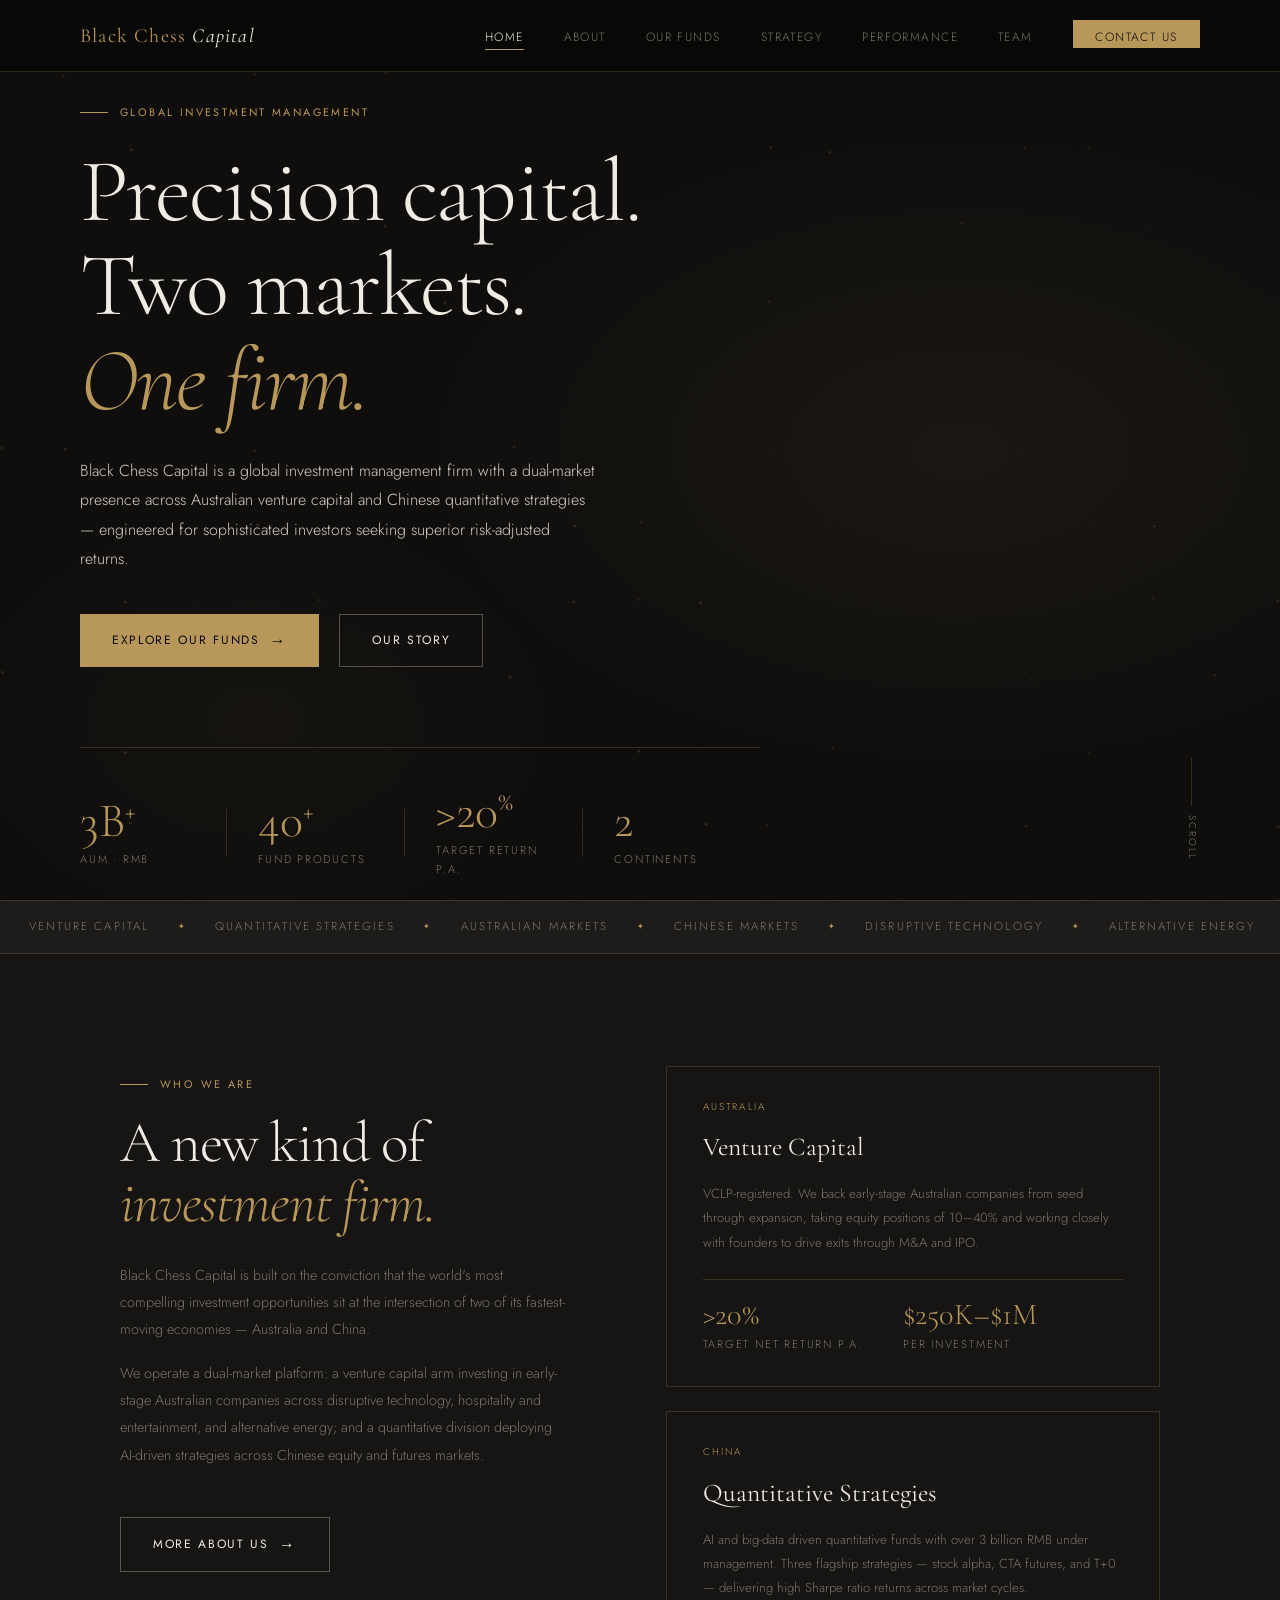
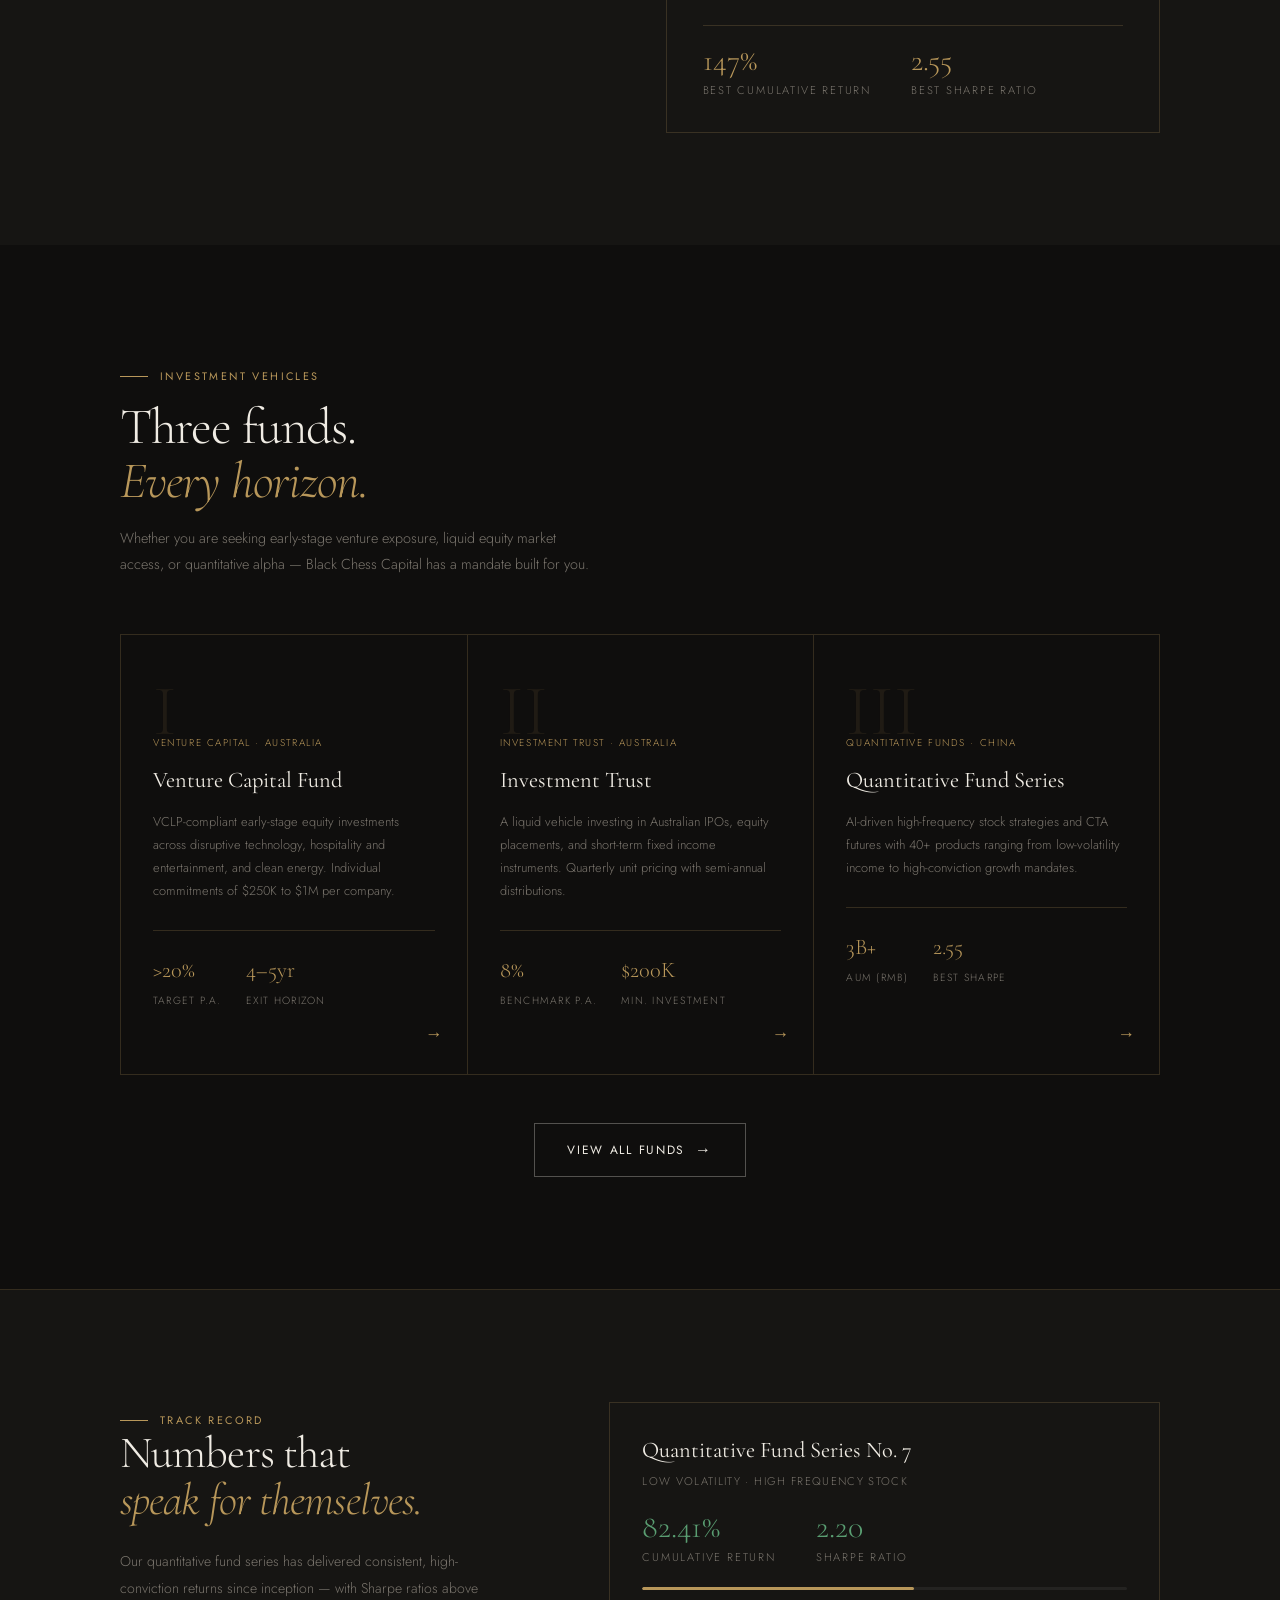
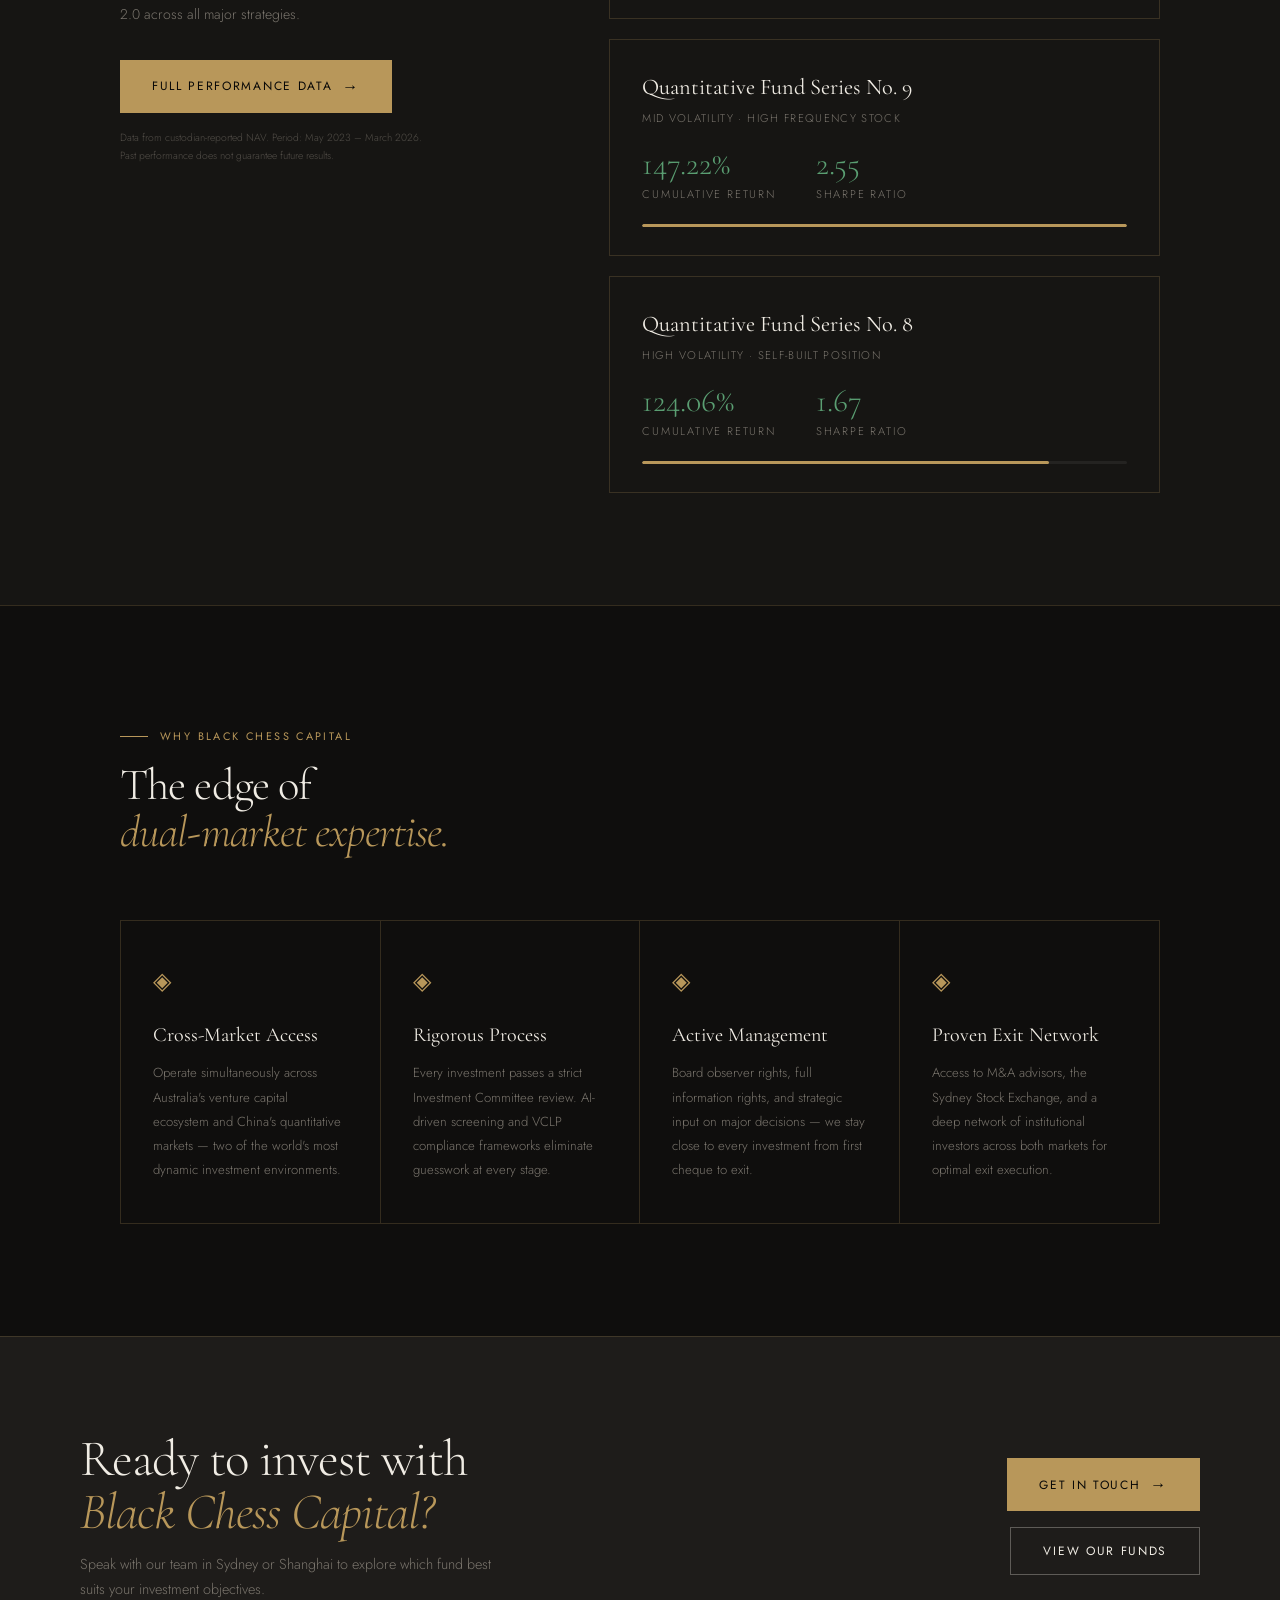
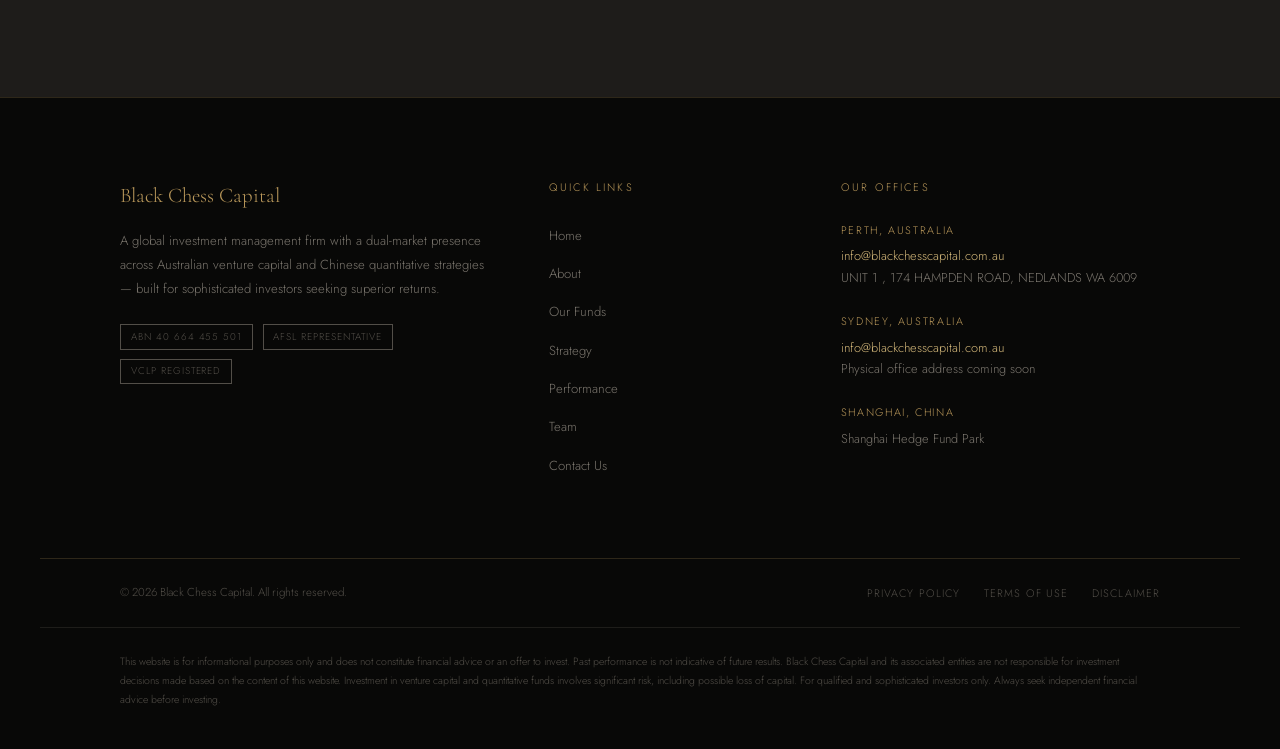
==== commit 8e9240bf: "put all files under the root directory" ====
--- a/index.html
+++ b/index.html
@@ -4,69 +4,262 @@
   <meta charset="UTF-8">
   <meta name="viewport" content="width=device-width, initial-scale=1.0">
   <title>Black Chess Capital — Global Investment Management</title>
-  <meta name="description" content="Black Chess Capital combines Softwater Capital's Australian venture expertise with Heqi Investment's quantitative precision — a dual-hemisphere platform for sophisticated global investors.">
-  <link rel="stylesheet" href="css/global.css">
-  <link rel="stylesheet" href="css/home.css">
+  <meta name="description" content="Black Chess Capital is a global investment management firm operating across Australian venture capital and Chinese quantitative markets.">
+  <link href="https://fonts.googleapis.com/css2?family=Cormorant+Garamond:ital,wght@0,300;0,400;0,500;1,300;1,400&family=Jost:wght@300;400;500&display=swap" rel="stylesheet">
+  <style>
+    :root {
+      --black:#080807; --dark:#0f0e0d; --dark2:#161513; --dark3:#1e1c1a;
+      --gold:#b8975a; --gold-light:#d4b87a; --gold-dim:rgba(184,151,90,0.12);
+      --gold-border:rgba(184,151,90,0.22); --white:#f0ece4; --off-white:#d4cfc6;
+      --muted:#7a756d; --muted2:#524e48; --green:#5a9e72; --nav-h:72px;
+    }
+    *,*::before,*::after{margin:0;padding:0;box-sizing:border-box}
+    html{scroll-behavior:smooth}
+    body{background:var(--dark);color:var(--white);font-family:'Jost',sans-serif;font-weight:300;line-height:1.7;overflow-x:hidden}
+    ::-webkit-scrollbar{width:4px}::-webkit-scrollbar-track{background:var(--black)}::-webkit-scrollbar-thumb{background:var(--gold-border);border-radius:2px}
+    ::selection{background:var(--gold);color:var(--black)}
+    a{color:inherit;text-decoration:none} p{color:var(--off-white)}
+    .section{padding:7rem 0;position:relative}
+    .container{max-width:1200px;margin:0 auto;padding:0 5rem}
+    .divider{height:0.5px;background:var(--gold-border)}
+    .display{font-family:'Cormorant Garamond',serif;font-weight:300;line-height:1.05;letter-spacing:-0.02em}
+    .display em{font-style:italic;color:var(--gold)}
+    .eyebrow{display:inline-flex;align-items:center;gap:12px;font-size:0.68rem;letter-spacing:0.22em;text-transform:uppercase;color:var(--gold);font-family:'Jost',sans-serif;font-weight:400}
+    .eyebrow::before{content:'';display:block;width:28px;height:0.5px;background:var(--gold);flex-shrink:0}
+    .stat-num{font-family:'Cormorant Garamond',serif;font-size:3rem;font-weight:300;color:var(--gold);line-height:1}
+    .stat-label{font-size:0.7rem;letter-spacing:0.16em;text-transform:uppercase;color:var(--muted);margin-top:0.3rem}
+    .btn{display:inline-flex;align-items:center;gap:10px;padding:0.8rem 2rem;font-family:'Jost',sans-serif;font-size:0.75rem;font-weight:400;letter-spacing:0.14em;text-transform:uppercase;cursor:pointer;transition:all 0.28s ease;border:none}
+    .btn-gold{background:var(--gold);color:var(--black)}.btn-gold:hover{background:var(--gold-light);transform:translateY(-1px)}
+    .btn-outline{background:transparent;color:var(--white);border:0.5px solid rgba(240,236,228,0.3)}.btn-outline:hover{border-color:var(--gold);color:var(--gold);transform:translateY(-1px)}
+    .btn-arrow::after{content:'→';font-size:1rem;transition:transform 0.2s}.btn-arrow:hover::after{transform:translateX(4px)}
+    .reveal{opacity:0;transform:translateY(28px);transition:opacity 0.75s ease,transform 0.75s ease}
+    .reveal.visible{opacity:1;transform:translateY(0)}
+    .reveal-delay-1{transition-delay:0.1s}.reveal-delay-2{transition-delay:0.2s}
+    .reveal-delay-3{transition-delay:0.3s}.reveal-delay-4{transition-delay:0.4s}
+
+    /* NAV */
+    #site-nav{position:fixed;top:0;left:0;right:0;height:var(--nav-h);z-index:1000;display:flex;align-items:center;justify-content:space-between;padding:0 5rem;background:rgba(8,8,7,0.92);backdrop-filter:blur(16px);border-bottom:0.5px solid var(--gold-border);transition:background 0.3s}
+    .nav-logo{font-family:'Cormorant Garamond',serif;font-size:1.25rem;font-weight:400;color:var(--gold);letter-spacing:0.06em}
+    .nav-logo span{color:var(--white);font-style:italic}
+    .nav-links{display:flex;align-items:center;gap:2.5rem;list-style:none}
+    .nav-links a{font-size:0.75rem;letter-spacing:0.12em;text-transform:uppercase;color:var(--muted);transition:color 0.25s;position:relative;padding-bottom:2px}
+    .nav-links a::after{content:'';position:absolute;bottom:-2px;left:0;right:0;height:0.5px;background:var(--gold);transform:scaleX(0);transition:transform 0.25s}
+    .nav-links a:hover,.nav-links a.active{color:var(--white)}.nav-links a:hover::after,.nav-links a.active::after{transform:scaleX(1)}
+    .nav-cta{background:var(--gold)!important;color:var(--black)!important;padding:0.5rem 1.4rem}.nav-cta:hover{background:var(--gold-light)!important}.nav-cta::after{display:none!important}
+    .hamburger{display:none;flex-direction:column;gap:5px;cursor:pointer;background:none;border:none;padding:4px}
+    .hamburger span{display:block;width:22px;height:0.5px;background:var(--white);transition:all 0.3s}
+
+    /* HERO */
+    #hero{position:relative;min-height:100vh;display:flex;flex-direction:column;justify-content:center;padding:0 5rem;overflow:hidden}
+    .hero-bg{position:absolute;inset:0;background:radial-gradient(ellipse 65% 55% at 75% 50%,rgba(184,151,90,0.07) 0%,transparent 65%),radial-gradient(ellipse 40% 40% at 20% 80%,rgba(184,151,90,0.04) 0%,transparent 60%)}
+    #hero-canvas{position:absolute;inset:0;width:100%;height:100%;opacity:0.3}
+    .hero-content{position:relative;z-index:2;max-width:720px;padding-top:var(--nav-h)}
+    .hero-title{font-size:clamp(3.2rem,7vw,6.5rem);margin:1.5rem 0 1.75rem}
+    .hero-desc{font-size:1rem;color:var(--off-white);line-height:1.85;max-width:520px;margin-bottom:2.5rem;opacity:0.8}
+    .hero-cta{display:flex;gap:1.25rem;flex-wrap:wrap}
+    .hero-stats{position:relative;z-index:2;display:flex;align-items:center;margin-top:5rem;padding-top:2.5rem;border-top:0.5px solid var(--gold-border);max-width:680px}
+    .hero-stat{flex:1;padding-right:2rem}
+    .hero-stat-div{width:0.5px;height:48px;background:var(--gold-border);margin-right:2rem;flex-shrink:0}
+    .stat-plus{font-size:0.55em;vertical-align:super;color:var(--gold)}
+    .hero-scroll{position:absolute;bottom:2.5rem;right:5rem;z-index:2;display:flex;flex-direction:column;align-items:center;gap:0.6rem}
+    .scroll-line{width:0.5px;height:48px;background:var(--gold-border);animation:scrollPulse 2s ease-in-out infinite}
+    @keyframes scrollPulse{0%,100%{opacity:0.3;transform:scaleY(0.6)}50%{opacity:1;transform:scaleY(1)}}
+    .hero-scroll span{font-size:0.62rem;letter-spacing:0.2em;text-transform:uppercase;color:var(--muted);writing-mode:vertical-rl}
+
+    /* MARQUEE */
+    .marquee-wrap{background:var(--dark3);border-top:0.5px solid var(--gold-border);border-bottom:0.5px solid var(--gold-border);overflow:hidden;padding:1rem 0}
+    .marquee-track{display:flex;width:max-content;animation:marquee 36s linear infinite}
+    .marquee-track span{font-size:0.72rem;letter-spacing:0.18em;text-transform:uppercase;color:var(--muted);padding:0 1.8rem;white-space:nowrap}
+    .marquee-track .sep{color:var(--gold);padding:0;font-size:0.5rem;display:flex;align-items:center}
+    @keyframes marquee{from{transform:translateX(0)}to{transform:translateX(-50%)}}
+
+    /* WHO WE ARE */
+    #who{background:var(--dark2)}
+    .who-grid{display:grid;grid-template-columns:1fr 1.1fr;gap:6rem;align-items:start}
+    .who-title{font-size:clamp(2.4rem,4.5vw,3.8rem);margin:1.2rem 0 1.75rem}
+    .who-body{font-size:0.9rem;color:var(--muted);line-height:1.9;margin-bottom:1rem}
+    .who-right{display:flex;flex-direction:column;gap:1.5rem}
+    .who-market-card{border:0.5px solid var(--gold-border);padding:2rem 2.25rem;transition:border-color 0.3s}
+    .who-market-card:hover{border-color:rgba(184,151,90,0.5)}
+    .who-market-label{font-size:0.62rem;letter-spacing:0.22em;text-transform:uppercase;color:var(--gold);margin-bottom:0.6rem}
+    .who-market-title{font-family:'Cormorant Garamond',serif;font-size:1.6rem;font-weight:400;margin-bottom:0.85rem}
+    .who-market-desc{font-size:0.82rem;color:var(--muted);line-height:1.85;margin-bottom:1.5rem}
+    .who-market-stats{display:flex;gap:2.5rem;padding-top:1.25rem;border-top:0.5px solid var(--gold-border)}
+
+    /* FUNDS */
+    #funds-overview{background:var(--dark)}
+    .section-header{margin-bottom:3.5rem}
+    .section-header .eyebrow{margin-bottom:1rem}
+    .funds-grid{display:grid;grid-template-columns:repeat(3,1fr)}
+    .fund-tile{border:0.5px solid var(--gold-border);border-right:none;padding:2.5rem 2rem;position:relative;display:block;transition:background 0.3s,border-color 0.3s;overflow:hidden}
+    .fund-tile:last-child{border-right:0.5px solid var(--gold-border)}
+    .fund-tile::before{content:'';position:absolute;inset:0;background:var(--gold-dim);opacity:0;transition:opacity 0.3s}
+    .fund-tile:hover::before{opacity:1}
+    .fund-tile:hover{border-color:rgba(184,151,90,0.45)}
+    .fund-tile-num{font-family:'Cormorant Garamond',serif;font-size:4.5rem;font-weight:300;color:rgba(184,151,90,0.1);line-height:1;margin-bottom:-0.75rem}
+    .fund-tile-tag{font-size:0.62rem;letter-spacing:0.16em;text-transform:uppercase;color:var(--gold);display:block;margin-bottom:0.85rem}
+    .fund-tile-name{font-family:'Cormorant Garamond',serif;font-size:1.4rem;font-weight:400;margin-bottom:1rem;line-height:1.25;color:var(--white)}
+    .fund-tile-desc{font-size:0.8rem;color:var(--muted);line-height:1.8;margin-bottom:1.75rem}
+    .fund-tile-stats{display:flex;gap:1.5rem;margin-bottom:1.5rem;padding-top:1.25rem;border-top:0.5px solid var(--gold-border)}
+    .fund-tile-stats>div{display:flex;flex-direction:column;gap:0.2rem}
+    .fund-stat-val{font-family:'Cormorant Garamond',serif;font-size:1.4rem;font-weight:300;color:var(--gold);display:block}
+    .fund-stat-lbl{font-size:0.65rem;letter-spacing:0.12em;text-transform:uppercase;color:var(--muted);display:block}
+    .fund-tile-arrow{font-size:1.1rem;color:var(--gold);position:absolute;bottom:1.5rem;right:1.5rem;transition:transform 0.2s}
+    .fund-tile:hover .fund-tile-arrow{transform:translate(4px,-2px)}
+    .funds-cta{margin-top:3rem;text-align:center}
+
+    /* PERFORMANCE */
+    #perf-snapshot{background:var(--dark2)}
+    .perf-layout{display:grid;grid-template-columns:1fr 1.4fr;gap:6rem;align-items:start}
+    .perf-right{display:flex;flex-direction:column;gap:1.25rem}
+    .perf-card{border:0.5px solid var(--gold-border);padding:1.75rem 2rem;transition:border-color 0.3s}
+    .perf-card:hover{border-color:rgba(184,151,90,0.5)}
+    .perf-card-name{font-family:'Cormorant Garamond',serif;font-size:1.4rem;font-weight:400;margin-bottom:0.2rem}
+    .perf-card-strategy{font-size:0.7rem;letter-spacing:0.12em;text-transform:uppercase;color:var(--muted);margin-bottom:1.25rem}
+    .perf-card-nums{display:flex;gap:2.5rem;margin-bottom:1.25rem}
+    .perf-big-num{font-family:'Cormorant Garamond',serif;font-size:2rem;font-weight:300;color:var(--green);line-height:1}
+    .perf-bar-wrap{height:3px;background:rgba(255,255,255,0.06);border-radius:2px;overflow:hidden}
+    .perf-bar{height:100%;width:var(--w);background:var(--gold);border-radius:2px}
+
+    /* WHY */
+    #why{background:var(--dark)}
+    .why-header{margin-bottom:4rem}.why-header .eyebrow{margin-bottom:1rem}
+    .why-grid{display:grid;grid-template-columns:repeat(4,1fr);border:0.5px solid var(--gold-border)}
+    .why-item{padding:2.5rem 2rem;border-right:0.5px solid var(--gold-border);transition:background 0.3s}
+    .why-item:last-child{border-right:none}.why-item:hover{background:var(--gold-dim)}
+    .why-icon{font-size:1.5rem;color:var(--gold);margin-bottom:1.25rem;display:block}
+    .why-title{font-family:'Cormorant Garamond',serif;font-size:1.25rem;font-weight:400;margin-bottom:0.85rem;line-height:1.3}
+    .why-desc{font-size:0.82rem;color:var(--muted);line-height:1.85}
+
+    /* CTA BANNER */
+    #cta-banner{background:var(--dark3);border-top:0.5px solid var(--gold-border);padding:6rem 5rem}
+    .cta-banner-inner{max-width:1200px;margin:0 auto;display:grid;grid-template-columns:1fr auto;gap:3rem 5rem;align-items:center}
+    .cta-banner-inner p{font-size:0.9rem;color:var(--muted);max-width:420px;margin-top:0.75rem}
+    .cta-banner-btns{display:flex;flex-direction:column;gap:1rem;align-items:flex-end}
+
+    /* FOOTER */
+    #site-footer{background:var(--black);border-top:0.5px solid var(--gold-border)}
+    .footer-main{display:grid;grid-template-columns:1.6fr 1fr 1.4fr;gap:4rem;padding:5rem;max-width:1200px;margin:0 auto}
+    .footer-brand-name{font-family:'Cormorant Garamond',serif;font-size:1.3rem;color:var(--gold);margin-bottom:1rem}
+    .footer-brand-desc{font-size:0.82rem;color:var(--muted);line-height:1.8;margin-bottom:1.5rem}
+    .footer-tags{display:flex;gap:0.6rem;flex-wrap:wrap}
+    .footer-tags span{font-size:0.62rem;letter-spacing:0.1em;text-transform:uppercase;color:var(--muted2);border:0.5px solid var(--muted2);padding:0.2rem 0.6rem}
+    .footer-col-title{font-size:0.68rem;letter-spacing:0.2em;text-transform:uppercase;color:var(--gold);margin-bottom:1.5rem}
+    .footer-links{list-style:none;display:flex;flex-direction:column;gap:0.7rem}
+    .footer-links a{font-size:0.82rem;color:var(--muted);transition:color 0.2s}
+    .footer-links a:hover{color:var(--gold)}
+    .footer-office{margin-bottom:1.5rem}
+    .footer-office-city{font-size:0.68rem;letter-spacing:0.15em;text-transform:uppercase;color:var(--gold);margin-bottom:0.4rem}
+    .footer-office p{font-size:0.8rem;color:var(--muted);line-height:1.65}
+    .footer-office a{color:var(--gold-light);transition:color 0.2s}.footer-office a:hover{color:var(--gold)}
+    .footer-bottom{border-top:0.5px solid var(--gold-border);padding:1.5rem 5rem;max-width:1200px;margin:0 auto;display:flex;justify-content:space-between;align-items:center;gap:1rem;flex-wrap:wrap}
+    .footer-copy{font-size:0.72rem;color:var(--muted2)}
+    .footer-legal{display:flex;gap:1.5rem}
+    .footer-legal a{font-size:0.68rem;letter-spacing:0.1em;text-transform:uppercase;color:var(--muted2);transition:color 0.2s}
+    .footer-legal a:hover{color:var(--muted)}
+    .footer-disclaimer{border-top:0.5px solid rgba(80,76,72,0.3);padding:1.5rem 5rem 2.5rem;max-width:1200px;margin:0 auto}
+    .footer-disclaimer p{font-size:0.66rem;color:var(--muted2);line-height:1.8}
+
+    /* RESPONSIVE */
+    @media(max-width:1100px){
+      .who-grid,.perf-layout{grid-template-columns:1fr;gap:3rem}
+      .funds-grid{grid-template-columns:1fr}
+      .fund-tile{border-right:0.5px solid var(--gold-border);border-bottom:none}
+      .fund-tile:last-child{border-bottom:0.5px solid var(--gold-border)}
+      .why-grid{grid-template-columns:1fr 1fr}
+      .why-item:nth-child(2){border-right:none}
+      .why-item:nth-child(3){border-top:0.5px solid var(--gold-border)}
+      .why-item:nth-child(4){border-top:0.5px solid var(--gold-border);border-right:none}
+      .cta-banner-inner{grid-template-columns:1fr}
+      .cta-banner-btns{flex-direction:row;align-items:flex-start}
+      .footer-main{grid-template-columns:1fr;gap:2.5rem;padding:3rem 1.5rem}
+      .footer-bottom,.footer-disclaimer{padding-left:1.5rem;padding-right:1.5rem}
+    }
+    @media(max-width:768px){
+      #site-nav{padding:0 1.5rem}
+      .nav-links{display:none;position:fixed;top:var(--nav-h);left:0;right:0;flex-direction:column;background:var(--black);padding:2rem 1.5rem;gap:1.5rem;border-bottom:0.5px solid var(--gold-border)}
+      .nav-links.open{display:flex}
+      .hamburger{display:flex}
+      #hero{padding:0 1.5rem}
+      .hero-stats{flex-wrap:wrap;gap:1.5rem}
+      .hero-stat-div{display:none}
+      .container{padding:0 1.5rem}
+      .section{padding:4rem 0}
+      .why-grid{grid-template-columns:1fr}
+      .why-item{border-right:none!important;border-bottom:0.5px solid var(--gold-border)}
+      .why-item:last-child{border-bottom:none}
+      #cta-banner{padding:4rem 1.5rem}
+      .hero-scroll{display:none}
+    }
+  </style>
 </head>
 <body>
 
-<!-- ═══════════════════════════════════════════════
-  HERO
-═══════════════════════════════════════════════ -->
+<!-- NAV -->
+<nav id="site-nav">
+  <a class="nav-logo" href="index.html">Black Chess <span>Capital</span></a>
+  <ul class="nav-links" id="nav-links">
+    <li><a href="index.html" class="active">Home</a></li>
+    <li><a href="about.html">About</a></li>
+    <li><a href="funds.html">Our Funds</a></li>
+    <li><a href="strategy.html">Strategy</a></li>
+    <li><a href="performance.html">Performance</a></li>
+    <li><a href="team.html">Team</a></li>
+    <li><a href="contact.html" class="nav-cta">Contact Us</a></li>
+  </ul>
+  <button class="hamburger" id="hamburger" aria-label="Toggle menu">
+    <span></span><span></span><span></span>
+  </button>
+</nav>
+
+<!-- HERO -->
 <section id="hero">
   <div class="hero-bg"></div>
   <canvas id="hero-canvas"></canvas>
-
   <div class="hero-content">
-    <div class="eyebrow reveal">Global Investment Management · Est. 2023</div>
-
+    <div class="eyebrow reveal">Global Investment Management</div>
     <h1 class="display hero-title reveal reveal-delay-1">
-      Where Eastern<br>precision meets<br><em>Western vision.</em>
+      Precision capital.<br>Two markets.<br><em>One firm.</em>
     </h1>
-
     <p class="hero-desc reveal reveal-delay-2">
-      Black Chess Capital unites Softwater Capital's Australian venture acumen 
-      with Heqi Investment's AI-driven quantitative strategies — a 
-      dual-hemisphere platform engineered for superior risk-adjusted returns.
+      Black Chess Capital is a global investment management firm with a
+      dual-market presence across Australian venture capital and Chinese
+      quantitative strategies — engineered for sophisticated investors
+      seeking superior risk-adjusted returns.
     </p>
-
     <div class="hero-cta reveal reveal-delay-3">
       <a href="funds.html" class="btn btn-gold btn-arrow">Explore Our Funds</a>
       <a href="about.html" class="btn btn-outline">Our Story</a>
     </div>
   </div>
-
   <div class="hero-stats reveal reveal-delay-4">
     <div class="hero-stat">
       <div class="stat-num">3B<span class="stat-plus">+</span></div>
       <div class="stat-label">AUM · RMB</div>
     </div>
-    <div class="hero-stat-divider"></div>
+    <div class="hero-stat-div"></div>
     <div class="hero-stat">
       <div class="stat-num">40<span class="stat-plus">+</span></div>
       <div class="stat-label">Fund Products</div>
     </div>
-    <div class="hero-stat-divider"></div>
+    <div class="hero-stat-div"></div>
     <div class="hero-stat">
       <div class="stat-num">&gt;20<span class="stat-plus">%</span></div>
       <div class="stat-label">Target Return p.a.</div>
     </div>
-    <div class="hero-stat-divider"></div>
+    <div class="hero-stat-div"></div>
     <div class="hero-stat">
       <div class="stat-num">2</div>
       <div class="stat-label">Continents</div>
     </div>
   </div>
-
   <div class="hero-scroll">
     <div class="scroll-line"></div>
     <span>Scroll</span>
   </div>
 </section>
 
-<!-- ═══════════════════════════════════════════════
-  INTRO MARQUEE
-═══════════════════════════════════════════════ -->
+<!-- MARQUEE -->
 <div class="marquee-wrap">
   <div class="marquee-track">
     <span>Venture Capital</span><span class="sep">✦</span>
@@ -90,78 +283,65 @@
   </div>
 </div>
 
-<!-- ═══════════════════════════════════════════════
-  TWO PILLARS
-═══════════════════════════════════════════════ -->
-<section class="section" id="pillars">
+<!-- WHO WE ARE -->
+<section class="section" id="who">
   <div class="container">
-    <div class="pillars-header reveal">
-      <div class="eyebrow">The Firm</div>
-      <h2 class="display pillars-title">Two firms.<br><em>One board.</em></h2>
-      <p class="pillars-sub">
-        Like the two sides of a chess match, Softwater Capital and Heqi Investment 
-        bring contrasting strengths that together form a complete, adaptive investment machine.
-      </p>
-    </div>
-
-    <div class="pillars-grid">
-      <!-- Softwater -->
-      <div class="pillar-card reveal reveal-delay-1">
-        <div class="pillar-num">01</div>
-        <div class="pillar-badge">Australia · VCLP Registered</div>
-        <h3 class="pillar-name">Softwater Capital</h3>
-        <p class="pillar-desc">
-          A Sydney-based venture capital manager investing in Australia's most 
-          promising early-stage companies. Targeting disruptive technology, 
-          hospitality &amp; entertainment, and alternative energy — with a 
-          disciplined VCLP-compliant framework and a network spanning the 
-          Sydney Stock Exchange and beyond.
+    <div class="who-grid">
+      <div class="who-left reveal">
+        <div class="eyebrow">Who We Are</div>
+        <h2 class="display who-title">A new kind of<br><em>investment firm.</em></h2>
+        <p class="who-body">
+          Black Chess Capital is built on the conviction that the world's most
+          compelling investment opportunities sit at the intersection of two of
+          its fastest-moving economies — Australia and China.
         </p>
-        <div class="pillar-metrics">
-          <div>
-            <div class="stat-num" style="font-size:1.8rem;">&gt;20%</div>
-            <div class="stat-label">Target Net Return p.a.</div>
+        <p class="who-body">
+          We operate a dual-market platform: a venture capital arm investing in
+          early-stage Australian companies across disruptive technology, hospitality
+          and entertainment, and alternative energy; and a quantitative division
+          deploying AI-driven strategies across Chinese equity and futures markets.
+        </p>
+        <a href="about.html" class="btn btn-outline btn-arrow" style="margin-top:2rem;">More About Us</a>
+      </div>
+      <div class="who-right reveal reveal-delay-2">
+        <div class="who-market-card">
+          <div class="who-market-label">Australia</div>
+          <h3 class="who-market-title">Venture Capital</h3>
+          <p class="who-market-desc">
+            VCLP-registered. We back early-stage Australian companies from seed
+            through expansion, taking equity positions of 10–40% and working
+            closely with founders to drive exits through M&amp;A and IPO.
+          </p>
+          <div class="who-market-stats">
+            <div>
+              <div class="stat-num" style="font-size:1.9rem;">&gt;20%</div>
+              <div class="stat-label">Target Net Return p.a.</div>
+            </div>
+            <div>
+              <div class="stat-num" style="font-size:1.9rem;">$250K–$1M</div>
+              <div class="stat-label">Per Investment</div>
+            </div>
           </div>
-          <div>
-            <div class="stat-num" style="font-size:1.8rem;">$250K–$1M</div>
-            <div class="stat-label">Per Investment</div>
+        </div>
+        <div class="who-market-card">
+          <div class="who-market-label">China</div>
+          <h3 class="who-market-title">Quantitative Strategies</h3>
+          <p class="who-market-desc">
+            AI and big-data driven quantitative funds with over 3 billion RMB
+            under management. Three flagship strategies — stock alpha, CTA futures,
+            and T+0 — delivering high Sharpe ratio returns across market cycles.
+          </p>
+          <div class="who-market-stats">
+            <div>
+              <div class="stat-num" style="font-size:1.9rem;">147%</div>
+              <div class="stat-label">Best Cumulative Return</div>
+            </div>
+            <div>
+              <div class="stat-num" style="font-size:1.9rem;">2.55</div>
+              <div class="stat-label">Best Sharpe Ratio</div>
+            </div>
           </div>
         </div>
-        <a href="about.html#softwater" class="pillar-link">
-          Learn more <span>→</span>
-        </a>
-      </div>
-
-      <!-- Divider chess piece -->
-      <div class="pillars-divider reveal reveal-delay-2">
-        <div class="chess-glyph">♟</div>
-      </div>
-
-      <!-- Heqi -->
-      <div class="pillar-card reveal reveal-delay-3">
-        <div class="pillar-num">02</div>
-        <div class="pillar-badge">China · Registration P1019979</div>
-        <h3 class="pillar-name">Heqi Investment</h3>
-        <p class="pillar-desc">
-          Founded in 2015 in Shanghai, Heqi is an AI and big-data driven 
-          quantitative private fund with over 3 billion RMB under management 
-          across 40+ products. Three flagship strategies — quantitative CTA, 
-          stock alpha, and T+0 — have delivered consistent, high Sharpe ratio 
-          returns across volatile market cycles.
-        </p>
-        <div class="pillar-metrics">
-          <div>
-            <div class="stat-num" style="font-size:1.8rem;">147%</div>
-            <div class="stat-label">Best Cumulative Return</div>
-          </div>
-          <div>
-            <div class="stat-num" style="font-size:1.8rem;">2.55</div>
-            <div class="stat-label">Best Sharpe Ratio</div>
-          </div>
-        </div>
-        <a href="about.html#heqi" class="pillar-link">
-          Learn more <span>→</span>
-        </a>
       </div>
     </div>
   </div>
@@ -169,55 +349,45 @@
 
 <div class="divider"></div>
 
-<!-- ═══════════════════════════════════════════════
-  FUNDS OVERVIEW
-═══════════════════════════════════════════════ -->
+<!-- FUNDS OVERVIEW -->
 <section class="section" id="funds-overview">
   <div class="container">
     <div class="section-header reveal">
       <div class="eyebrow">Investment Vehicles</div>
       <h2 class="display" style="font-size:clamp(2.2rem,4vw,3.2rem);">Three funds.<br><em>Every horizon.</em></h2>
-    </div>
-
+      <p style="font-size:0.9rem;color:var(--muted);max-width:480px;margin-top:1rem;line-height:1.85;">
+        Whether you are seeking early-stage venture exposure, liquid equity market
+        access, or quantitative alpha — Black Chess Capital has a mandate built for you.
+      </p>
+    </div>
     <div class="funds-grid">
       <a href="funds.html#vc-fund" class="fund-tile reveal reveal-delay-1">
         <div class="fund-tile-num">I</div>
-        <div class="fund-tile-tag">Venture Capital</div>
-        <h3 class="fund-tile-name">Softwater Venture Capital Fund</h3>
-        <p class="fund-tile-desc">
-          VCLP-compliant early-stage equity investments of $250K–$1M per company 
-          across disruptive tech, hospitality, and clean energy in Australia.
-        </p>
+        <div class="fund-tile-tag">Venture Capital · Australia</div>
+        <h3 class="fund-tile-name">Venture Capital Fund</h3>
+        <p class="fund-tile-desc">VCLP-compliant early-stage equity investments across disruptive technology, hospitality and entertainment, and clean energy. Individual commitments of $250K to $1M per company.</p>
         <div class="fund-tile-stats">
           <div><span class="fund-stat-val">&gt;20%</span><span class="fund-stat-lbl">Target p.a.</span></div>
           <div><span class="fund-stat-val">4–5yr</span><span class="fund-stat-lbl">Exit horizon</span></div>
         </div>
         <div class="fund-tile-arrow">→</div>
       </a>
-
       <a href="funds.html#trust" class="fund-tile reveal reveal-delay-2">
         <div class="fund-tile-num">II</div>
-        <div class="fund-tile-tag">Investment Trust</div>
-        <h3 class="fund-tile-name">Softwater Investment Trust</h3>
-        <p class="fund-tile-desc">
-          A liquid vehicle focused on Australian IPOs, equity placements, 
-          and short-term fixed income. Managed by CFA Chris Li.
-        </p>
+        <div class="fund-tile-tag">Investment Trust · Australia</div>
+        <h3 class="fund-tile-name">Investment Trust</h3>
+        <p class="fund-tile-desc">A liquid vehicle investing in Australian IPOs, equity placements, and short-term fixed income instruments. Quarterly unit pricing with semi-annual distributions.</p>
         <div class="fund-tile-stats">
           <div><span class="fund-stat-val">8%</span><span class="fund-stat-lbl">Benchmark p.a.</span></div>
           <div><span class="fund-stat-val">$200K</span><span class="fund-stat-lbl">Min. investment</span></div>
         </div>
         <div class="fund-tile-arrow">→</div>
       </a>
-
-      <a href="funds.html#heqi" class="fund-tile reveal reveal-delay-3">
+      <a href="funds.html#quant" class="fund-tile reveal reveal-delay-3">
         <div class="fund-tile-num">III</div>
-        <div class="fund-tile-tag">Quantitative Fund</div>
-        <h3 class="fund-tile-name">Heqi Quantitative Fund Series</h3>
-        <p class="fund-tile-desc">
-          AI-driven high-frequency stock strategies and CTA futures 
-          with 40+ products ranging from low-volatility to high-growth.
-        </p>
+        <div class="fund-tile-tag">Quantitative Funds · China</div>
+        <h3 class="fund-tile-name">Quantitative Fund Series</h3>
+        <p class="fund-tile-desc">AI-driven high-frequency stock strategies and CTA futures with 40+ products ranging from low-volatility income to high-conviction growth mandates.</p>
         <div class="fund-tile-stats">
           <div><span class="fund-stat-val">3B+</span><span class="fund-stat-lbl">AUM (RMB)</span></div>
           <div><span class="fund-stat-val">2.55</span><span class="fund-stat-lbl">Best Sharpe</span></div>
@@ -225,7 +395,6 @@
         <div class="fund-tile-arrow">→</div>
       </a>
     </div>
-
     <div class="funds-cta reveal">
       <a href="funds.html" class="btn btn-outline btn-arrow">View All Funds</a>
     </div>
@@ -234,84 +403,50 @@
 
 <div class="divider"></div>
 
-<!-- ═══════════════════════════════════════════════
-  PERFORMANCE SNAPSHOT
-═══════════════════════════════════════════════ -->
+<!-- PERFORMANCE SNAPSHOT -->
 <section class="section" id="perf-snapshot">
   <div class="container">
     <div class="perf-layout">
       <div class="perf-left reveal">
         <div class="eyebrow">Track Record</div>
-        <h2 class="display" style="font-size:clamp(2rem,3.5vw,3rem);">
-          Numbers that<br><em>speak for themselves.</em>
-        </h2>
-        <p style="font-size:0.88rem; color:var(--muted); margin-top:1.5rem; line-height:1.9; max-width:380px;">
-          Heqi's flagship quantitative products have delivered consistent, 
-          high-conviction returns since 2023 — with Sharpe ratios above 2 
-          across all major strategies.
+        <h2 class="display" style="font-size:clamp(2rem,3.5vw,3rem);">Numbers that<br><em>speak for themselves.</em></h2>
+        <p style="font-size:0.88rem;color:var(--muted);margin-top:1.5rem;line-height:1.9;max-width:380px;">
+          Our quantitative fund series has delivered consistent, high-conviction
+          returns since inception — with Sharpe ratios above 2.0 across all major strategies.
         </p>
-        <a href="performance.html" class="btn btn-gold btn-arrow" style="margin-top:2rem;">
-          Full Performance Data
-        </a>
-        <p style="font-size:0.65rem; color:var(--muted2); margin-top:1rem; max-width:320px; line-height:1.7;">
-          Data from custodian-reported NAV. Period: May 2023 – March 2026. 
+        <a href="performance.html" class="btn btn-gold btn-arrow" style="margin-top:2rem;">Full Performance Data</a>
+        <p style="font-size:0.65rem;color:var(--muted2);margin-top:1rem;max-width:320px;line-height:1.7;">
+          Data from custodian-reported NAV. Period: May 2023 – March 2026.
           Past performance does not guarantee future results.
         </p>
       </div>
-
       <div class="perf-right">
         <div class="perf-card reveal reveal-delay-1">
-          <div class="perf-card-name">尊享 7号</div>
+          <div class="perf-card-name">Quantitative Fund Series No. 7</div>
           <div class="perf-card-strategy">Low Volatility · High Frequency Stock</div>
           <div class="perf-card-nums">
-            <div>
-              <div class="perf-big-num">82.41%</div>
-              <div class="stat-label">Cumulative Return</div>
-            </div>
-            <div>
-              <div class="perf-big-num">2.20</div>
-              <div class="stat-label">Sharpe Ratio</div>
-            </div>
+            <div><div class="perf-big-num">82.41%</div><div class="stat-label">Cumulative Return</div></div>
+            <div><div class="perf-big-num">2.20</div><div class="stat-label">Sharpe Ratio</div></div>
           </div>
-          <div class="perf-bar-wrap">
-            <div class="perf-bar" style="--w:56%"></div>
-          </div>
-        </div>
-
+          <div class="perf-bar-wrap"><div class="perf-bar" style="--w:56%"></div></div>
+        </div>
         <div class="perf-card reveal reveal-delay-2">
-          <div class="perf-card-name">尊享 9号</div>
+          <div class="perf-card-name">Quantitative Fund Series No. 9</div>
           <div class="perf-card-strategy">Mid Volatility · High Frequency Stock</div>
           <div class="perf-card-nums">
-            <div>
-              <div class="perf-big-num">147.22%</div>
-              <div class="stat-label">Cumulative Return</div>
-            </div>
-            <div>
-              <div class="perf-big-num">2.55</div>
-              <div class="stat-label">Sharpe Ratio</div>
-            </div>
+            <div><div class="perf-big-num">147.22%</div><div class="stat-label">Cumulative Return</div></div>
+            <div><div class="perf-big-num">2.55</div><div class="stat-label">Sharpe Ratio</div></div>
           </div>
-          <div class="perf-bar-wrap">
-            <div class="perf-bar" style="--w:100%"></div>
-          </div>
-        </div>
-
+          <div class="perf-bar-wrap"><div class="perf-bar" style="--w:100%"></div></div>
+        </div>
         <div class="perf-card reveal reveal-delay-3">
-          <div class="perf-card-name">尊享 8号</div>
+          <div class="perf-card-name">Quantitative Fund Series No. 8</div>
           <div class="perf-card-strategy">High Volatility · Self-Built Position</div>
           <div class="perf-card-nums">
-            <div>
-              <div class="perf-big-num">124.06%</div>
-              <div class="stat-label">Cumulative Return</div>
-            </div>
-            <div>
-              <div class="perf-big-num">1.67</div>
-              <div class="stat-label">Sharpe Ratio</div>
-            </div>
+            <div><div class="perf-big-num">124.06%</div><div class="stat-label">Cumulative Return</div></div>
+            <div><div class="perf-big-num">1.67</div><div class="stat-label">Sharpe Ratio</div></div>
           </div>
-          <div class="perf-bar-wrap">
-            <div class="perf-bar" style="--w:84%"></div>
-          </div>
+          <div class="perf-bar-wrap"><div class="perf-bar" style="--w:84%"></div></div>
         </div>
       </div>
     </div>
@@ -320,71 +455,45 @@
 
 <div class="divider"></div>
 
-<!-- ═══════════════════════════════════════════════
-  WHY BLACK CHESS
-═══════════════════════════════════════════════ -->
+<!-- WHY BLACK CHESS -->
 <section class="section" id="why">
   <div class="container">
     <div class="why-header reveal">
-      <div class="eyebrow">Why Black Chess</div>
-      <h2 class="display" style="font-size:clamp(2rem,3.5vw,3rem);">
-        The edge of <em>dual expertise.</em>
-      </h2>
-    </div>
-
+      <div class="eyebrow">Why Black Chess Capital</div>
+      <h2 class="display" style="font-size:clamp(2rem,3.5vw,3rem);">The edge of<br><em>dual-market expertise.</em></h2>
+    </div>
     <div class="why-grid">
       <div class="why-item reveal reveal-delay-1">
         <div class="why-icon">◈</div>
         <h3 class="why-title">Cross-Market Access</h3>
-        <p class="why-desc">
-          Operate simultaneously in Australia's venture capital ecosystem and 
-          China's quantitative markets — two of the world's most dynamic 
-          investment environments.
-        </p>
+        <p class="why-desc">Operate simultaneously across Australia's venture capital ecosystem and China's quantitative markets — two of the world's most dynamic investment environments.</p>
       </div>
       <div class="why-item reveal reveal-delay-2">
         <div class="why-icon">◈</div>
         <h3 class="why-title">Rigorous Process</h3>
-        <p class="why-desc">
-          Every investment passes a strict Investment Committee review. 
-          Heqi's AI-driven screening and Softwater's VCLP compliance 
-          framework eliminate guesswork.
-        </p>
+        <p class="why-desc">Every investment passes a strict Investment Committee review. AI-driven screening and VCLP compliance frameworks eliminate guesswork at every stage.</p>
       </div>
       <div class="why-item reveal reveal-delay-3">
         <div class="why-icon">◈</div>
-        <h3 class="why-title">Active Portfolio Management</h3>
-        <p class="why-desc">
-          Board observer rights, full information rights, and veto powers on 
-          major decisions — we stay close to every investment from first 
-          cheque to exit.
-        </p>
+        <h3 class="why-title">Active Management</h3>
+        <p class="why-desc">Board observer rights, full information rights, and strategic input on major decisions — we stay close to every investment from first cheque to exit.</p>
       </div>
       <div class="why-item reveal reveal-delay-4">
         <div class="why-icon">◈</div>
         <h3 class="why-title">Proven Exit Network</h3>
-        <p class="why-desc">
-          Access to M&amp;A advisors, the Sydney Stock Exchange, APP Securities, 
-          and Heqi's deep network of Chinese institutional investors for 
-          optimal exit execution.
-        </p>
+        <p class="why-desc">Access to M&amp;A advisors, the Sydney Stock Exchange, and a deep network of institutional investors across both markets for optimal exit execution.</p>
       </div>
     </div>
   </div>
 </section>
 
-<!-- ═══════════════════════════════════════════════
-  CTA BANNER
-═══════════════════════════════════════════════ -->
+<!-- CTA BANNER -->
 <section id="cta-banner">
   <div class="cta-banner-inner reveal">
-    <h2 class="display" style="font-size:clamp(2rem,4vw,3.2rem);">
-      Ready to invest with<br><em>Black Chess Capital?</em>
-    </h2>
-    <p>
-      Speak with our team in Sydney or Shanghai to explore 
-      which fund best suits your investment objectives.
-    </p>
+    <div>
+      <h2 class="display" style="font-size:clamp(2rem,4vw,3.2rem);">Ready to invest with<br><em>Black Chess Capital?</em></h2>
+      <p>Speak with our team in Sydney or Shanghai to explore which fund best suits your investment objectives.</p>
+    </div>
     <div class="cta-banner-btns">
       <a href="contact.html" class="btn btn-gold btn-arrow">Get In Touch</a>
       <a href="funds.html" class="btn btn-outline">View Our Funds</a>
@@ -392,7 +501,133 @@
   </div>
 </section>
 
-<script src="js/components.js"></script>
-<script src="js/home.js"></script>
+<!-- FOOTER -->
+<footer id="site-footer">
+  <div class="footer-main">
+    <div>
+      <div class="footer-brand-name">Black Chess Capital</div>
+      <p class="footer-brand-desc">A global investment management firm with a dual-market presence across Australian venture capital and Chinese quantitative strategies — built for sophisticated investors seeking superior returns.</p>
+      <div class="footer-tags">
+        <span>ABN 40 664 455 501</span>
+        <span>AFSL Representative</span>
+        <span>VCLP Registered</span>
+      </div>
+    </div>
+    <div>
+      <div class="footer-col-title">Quick Links</div>
+      <ul class="footer-links">
+        <li><a href="index.html">Home</a></li>
+        <li><a href="about.html">About</a></li>
+        <li><a href="funds.html">Our Funds</a></li>
+        <li><a href="strategy.html">Strategy</a></li>
+        <li><a href="performance.html">Performance</a></li>
+        <li><a href="team.html">Team</a></li>
+        <li><a href="contact.html">Contact Us</a></li>
+      </ul>
+    </div>
+    <div>
+      <div class="footer-col-title">Our Offices</div>
+      <div class="footer-office">
+        <div class="footer-office-city">Perth, Australia</div>
+        <p><a href="mailto:info@blackchesscapital.com.au">info@blackchesscapital.com.au</a> <br>
+          UNIT 1 , 174 HAMPDEN ROAD, NEDLANDS WA 6009</p>
+      </div>
+      <div class="footer-office">
+        <div class="footer-office-city">Sydney, Australia <span style="font-size:0.6rem;color:var(--muted2);letter-spacing:0.1em;"></span></div>
+        <p><a href="mailto:info@blackchesscapital.com.au">info@blackchesscapital.com.au</a> <br>
+          Physical office address coming soon</p>
+      </div>
+      <div class="footer-office">
+        <div class="footer-office-city">Shanghai, China</div>
+        <p>Shanghai Hedge Fund Park</p>
+      </div>
+    </div>
+  </div>
+  <div class="footer-bottom">
+    <p class="footer-copy">© 2026 Black Chess Capital. All rights reserved.</p>
+    <div class="footer-legal">
+      <a href="#">Privacy Policy</a>
+      <a href="#">Terms of Use</a>
+      <a href="#">Disclaimer</a>
+    </div>
+  </div>
+  <div class="footer-disclaimer">
+    <p>This website is for informational purposes only and does not constitute financial advice or an offer to invest. Past performance is not indicative of future results. Black Chess Capital and its associated entities are not responsible for investment decisions made based on the content of this website. Investment in venture capital and quantitative funds involves significant risk, including possible loss of capital. For qualified and sophisticated investors only. Always seek independent financial advice before investing.</p>
+  </div>
+</footer>
+
+<script>
+  /* NAV */
+  document.getElementById('hamburger').addEventListener('click', () => {
+    document.getElementById('nav-links').classList.toggle('open');
+  });
+  window.addEventListener('scroll', () => {
+    document.getElementById('site-nav').style.background =
+      window.scrollY > 60 ? 'rgba(8,8,7,0.98)' : 'rgba(8,8,7,0.92)';
+  });
+
+  /* SCROLL REVEAL */
+  const obs = new IntersectionObserver(entries => {
+    entries.forEach(e => {
+      if (e.isIntersecting) { e.target.classList.add('visible'); obs.unobserve(e.target); }
+    });
+  }, { threshold: 0.1 });
+  document.querySelectorAll('.reveal').forEach(el => obs.observe(el));
+
+  /* Hero fires immediately */
+  document.querySelectorAll('#hero .reveal').forEach((el, i) => {
+    setTimeout(() => el.classList.add('visible'), 150 + i * 160);
+  });
+
+  /* ANIMATED CANVAS GRID */
+  (function () {
+    const canvas = document.getElementById('hero-canvas');
+    const ctx = canvas.getContext('2d');
+    let W, H, t = 0, dots = [];
+    const COLS = 20, ROWS = 12;
+
+    function resize() {
+      W = canvas.width = canvas.offsetWidth;
+      H = canvas.height = canvas.offsetHeight;
+      dots = [];
+      for (let r = 0; r <= ROWS; r++) {
+        for (let c = 0; c <= COLS; c++) {
+          dots.push({
+            bx: c * W / COLS, by: r * H / ROWS,
+            ph: Math.random() * Math.PI * 2,
+            sp: 0.3 + Math.random() * 0.4,
+            amp: 3 + Math.random() * 6,
+            sz: Math.random() > 0.85 ? 1.5 : 0.5
+          });
+        }
+      }
+    }
+
+    function draw() {
+      ctx.clearRect(0, 0, W, H);
+      t += 0.007;
+      const gx = W / COLS, gy = H / ROWS;
+      ctx.strokeStyle = 'rgba(184,151,90,0.055)';
+      ctx.lineWidth = 0.5;
+      for (let c = 0; c <= COLS; c++) {
+        ctx.beginPath(); ctx.moveTo(c * gx, 0); ctx.lineTo(c * gx, H); ctx.stroke();
+      }
+      for (let r = 0; r <= ROWS; r++) {
+        ctx.beginPath(); ctx.moveTo(0, r * gy); ctx.lineTo(W, r * gy); ctx.stroke();
+      }
+      dots.forEach(d => {
+        const x = d.bx + Math.sin(t * d.sp + d.ph) * d.amp * 0.4;
+        const y = d.by + Math.cos(t * d.sp + d.ph * 1.3) * d.amp * 0.4;
+        const a = 0.15 + 0.45 * Math.abs(Math.sin(t * d.sp + d.ph));
+        ctx.beginPath(); ctx.arc(x, y, d.sz, 0, Math.PI * 2);
+        ctx.fillStyle = `rgba(184,151,90,${a})`; ctx.fill();
+      });
+      requestAnimationFrame(draw);
+    }
+
+    window.addEventListener('resize', resize);
+    resize(); draw();
+  })();
+</script>
 </body>
-</html>
+</html>
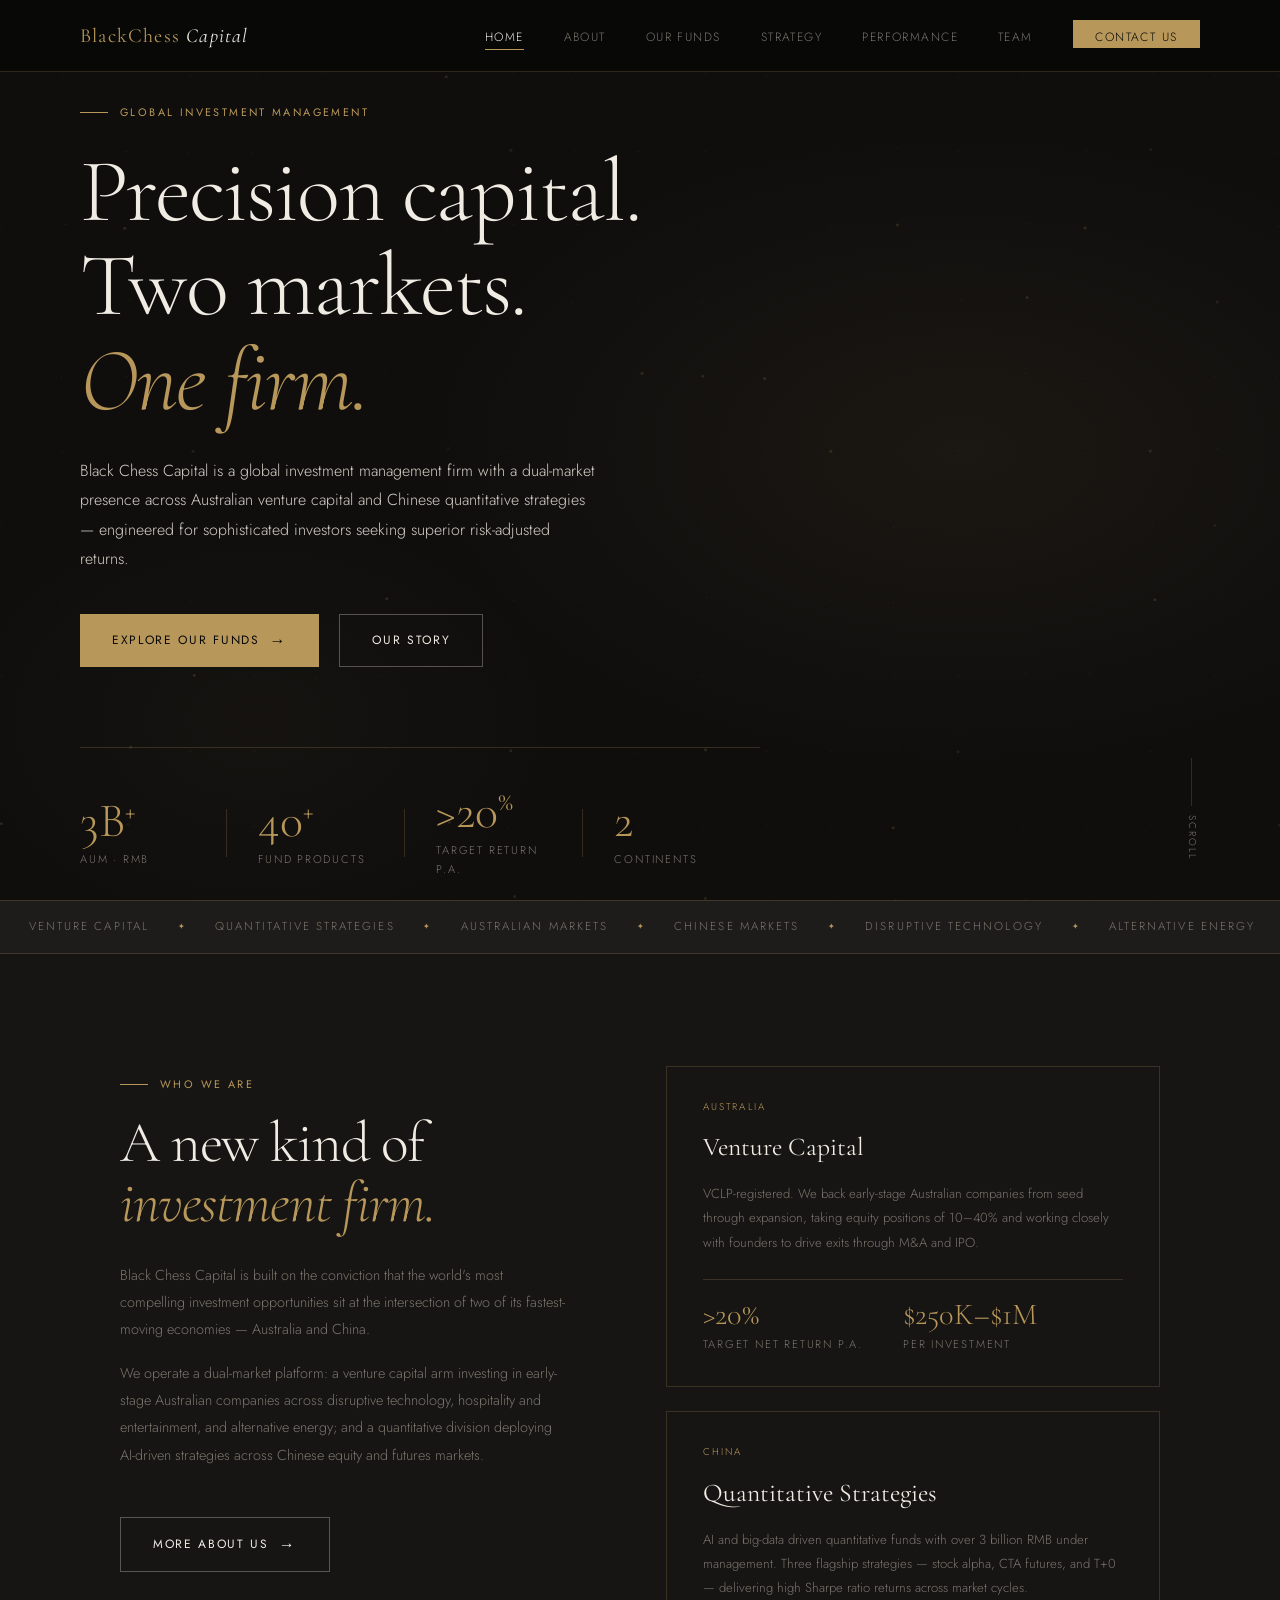
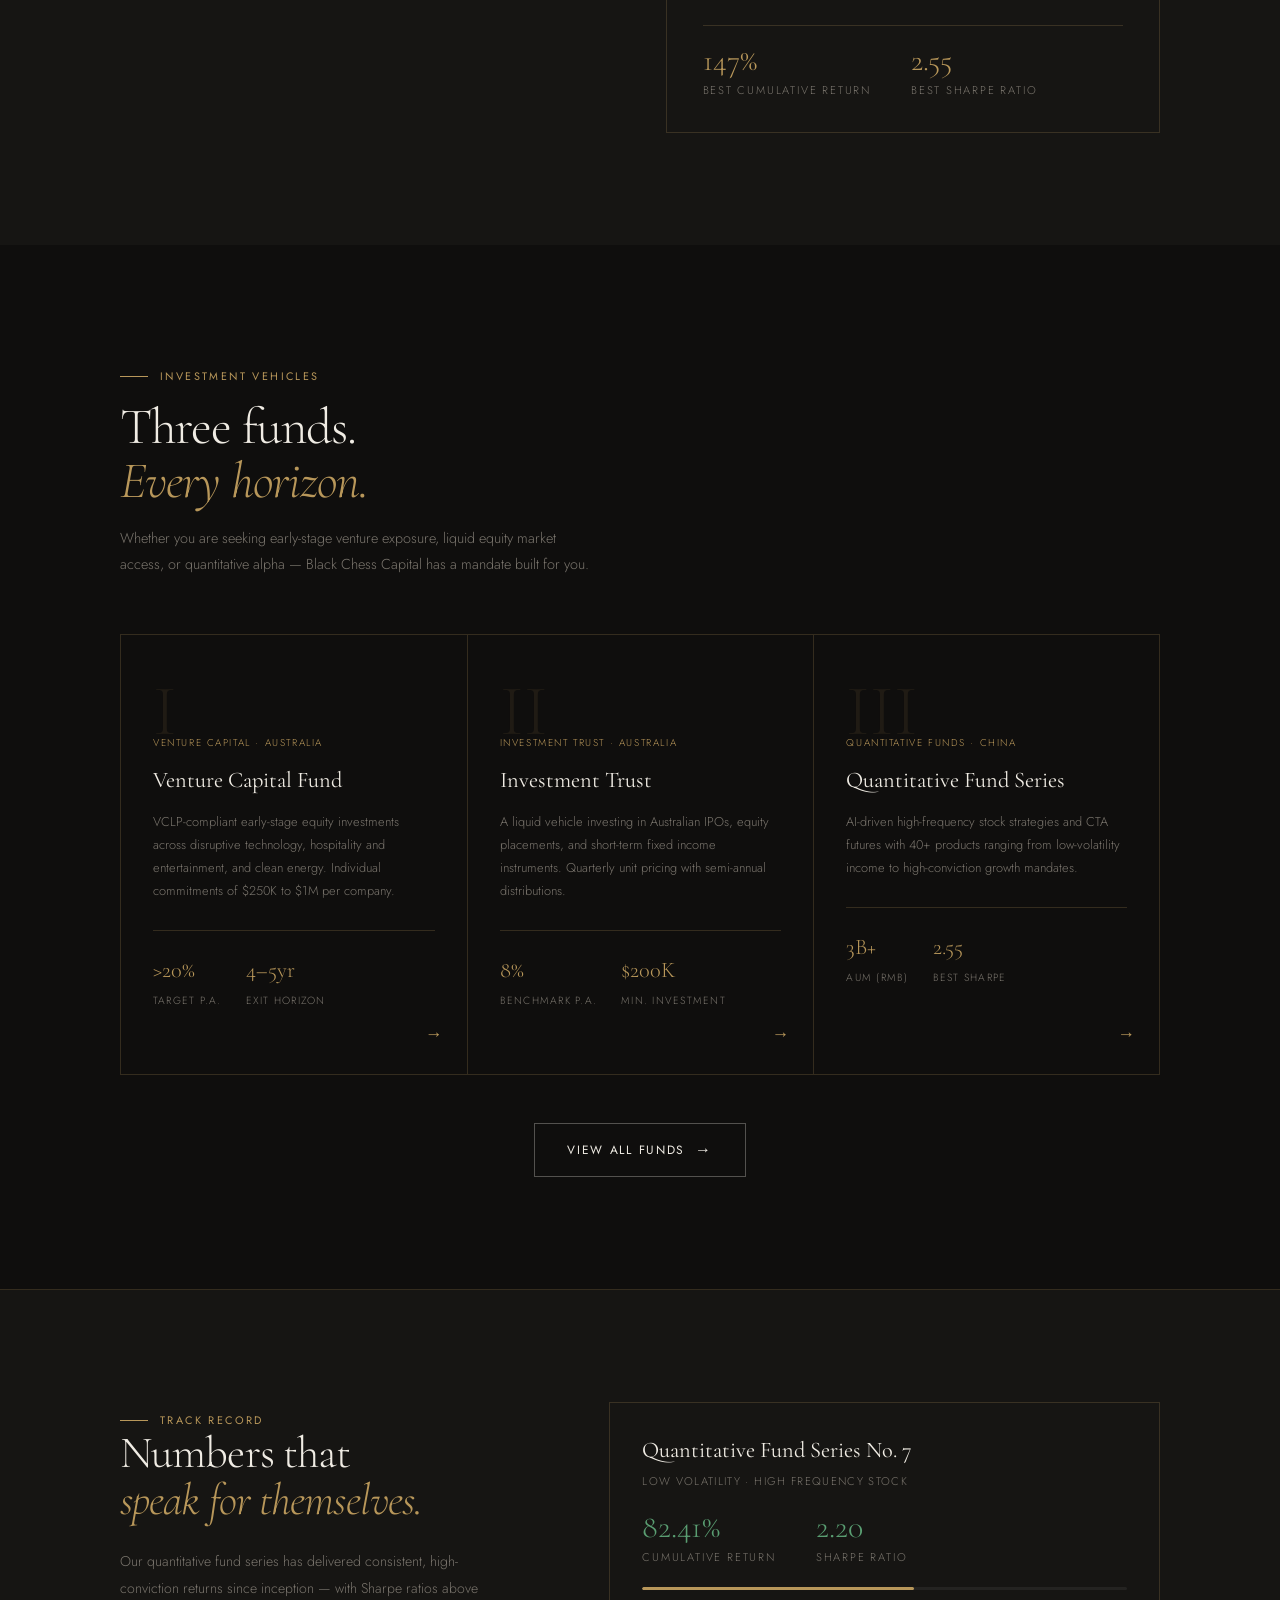
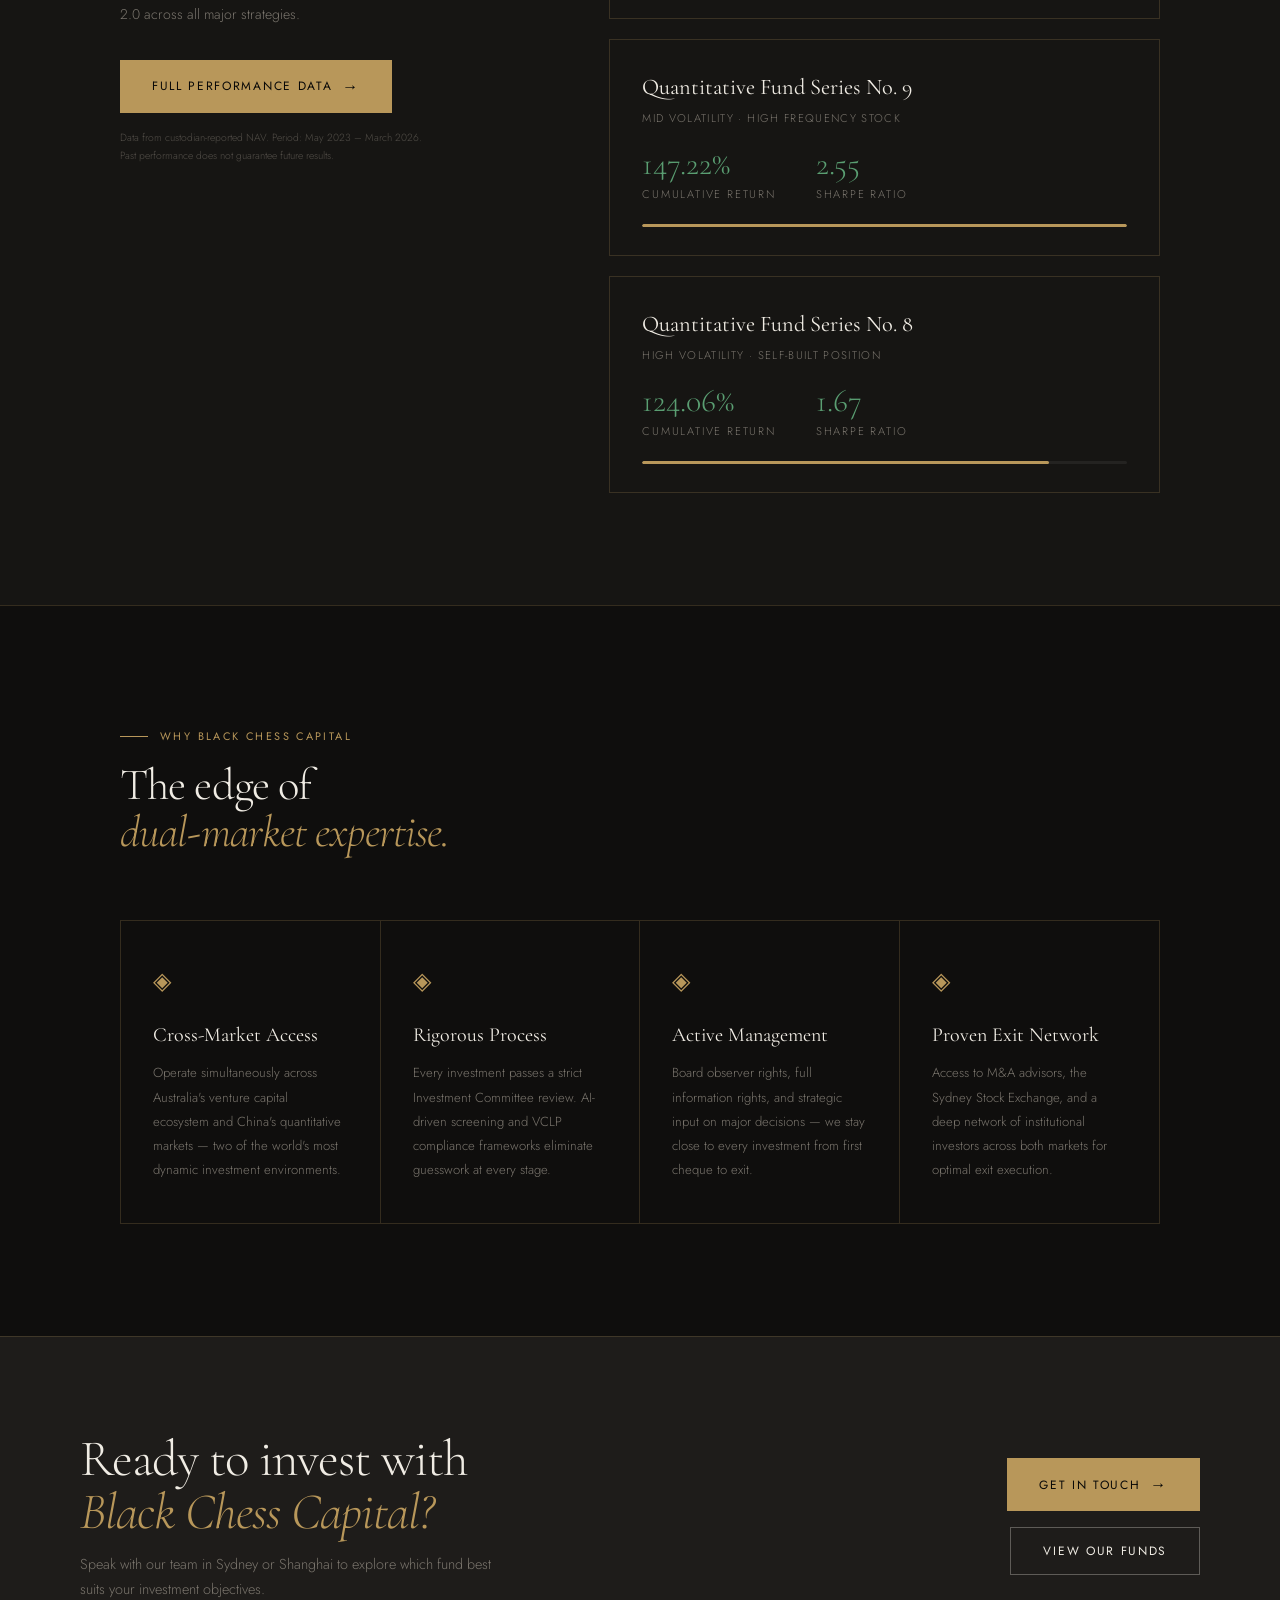
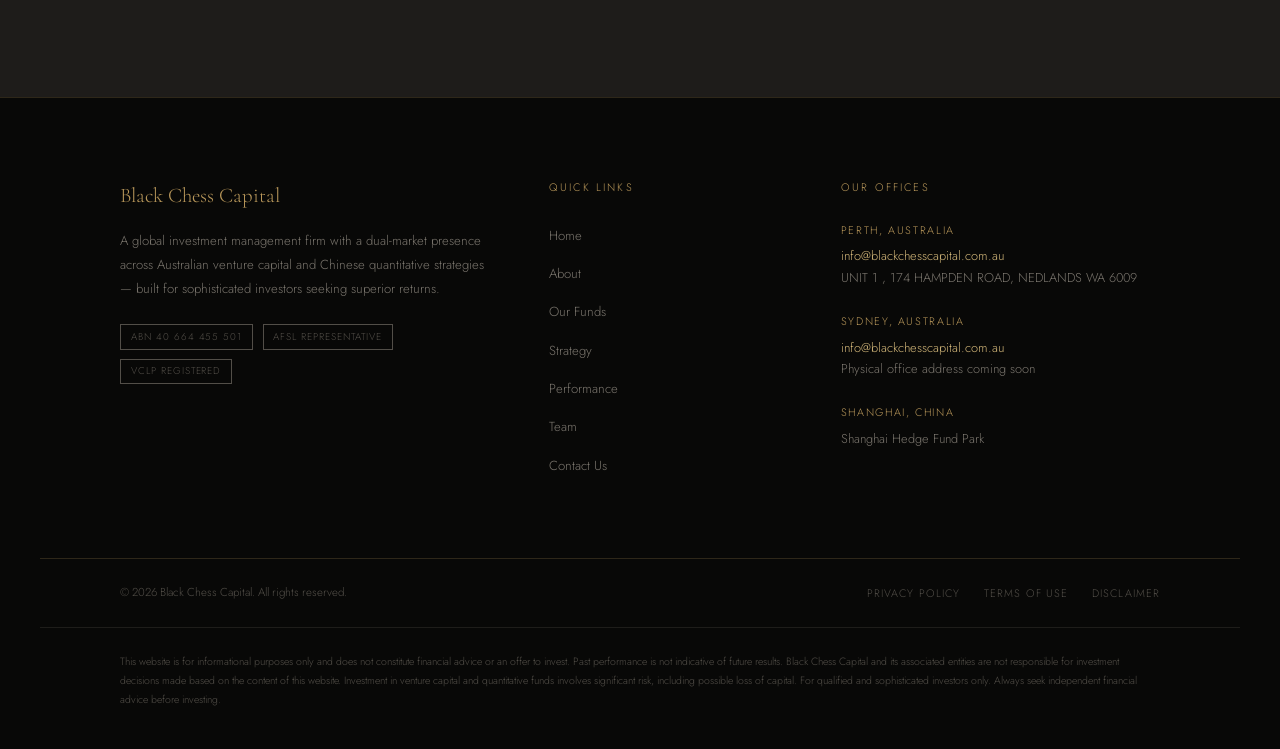
==== commit d3eb097f: "delete specific names" ====
--- a/index.html
+++ b/index.html
@@ -197,7 +197,7 @@
 
 <!-- NAV -->
 <nav id="site-nav">
-  <a class="nav-logo" href="index.html">Black Chess <span>Capital</span></a>
+  <a class="nav-logo" href="index.html">BlackChess <span>Capital</span></a>
   <ul class="nav-links" id="nav-links">
     <li><a href="index.html" class="active">Home</a></li>
     <li><a href="about.html">About</a></li>
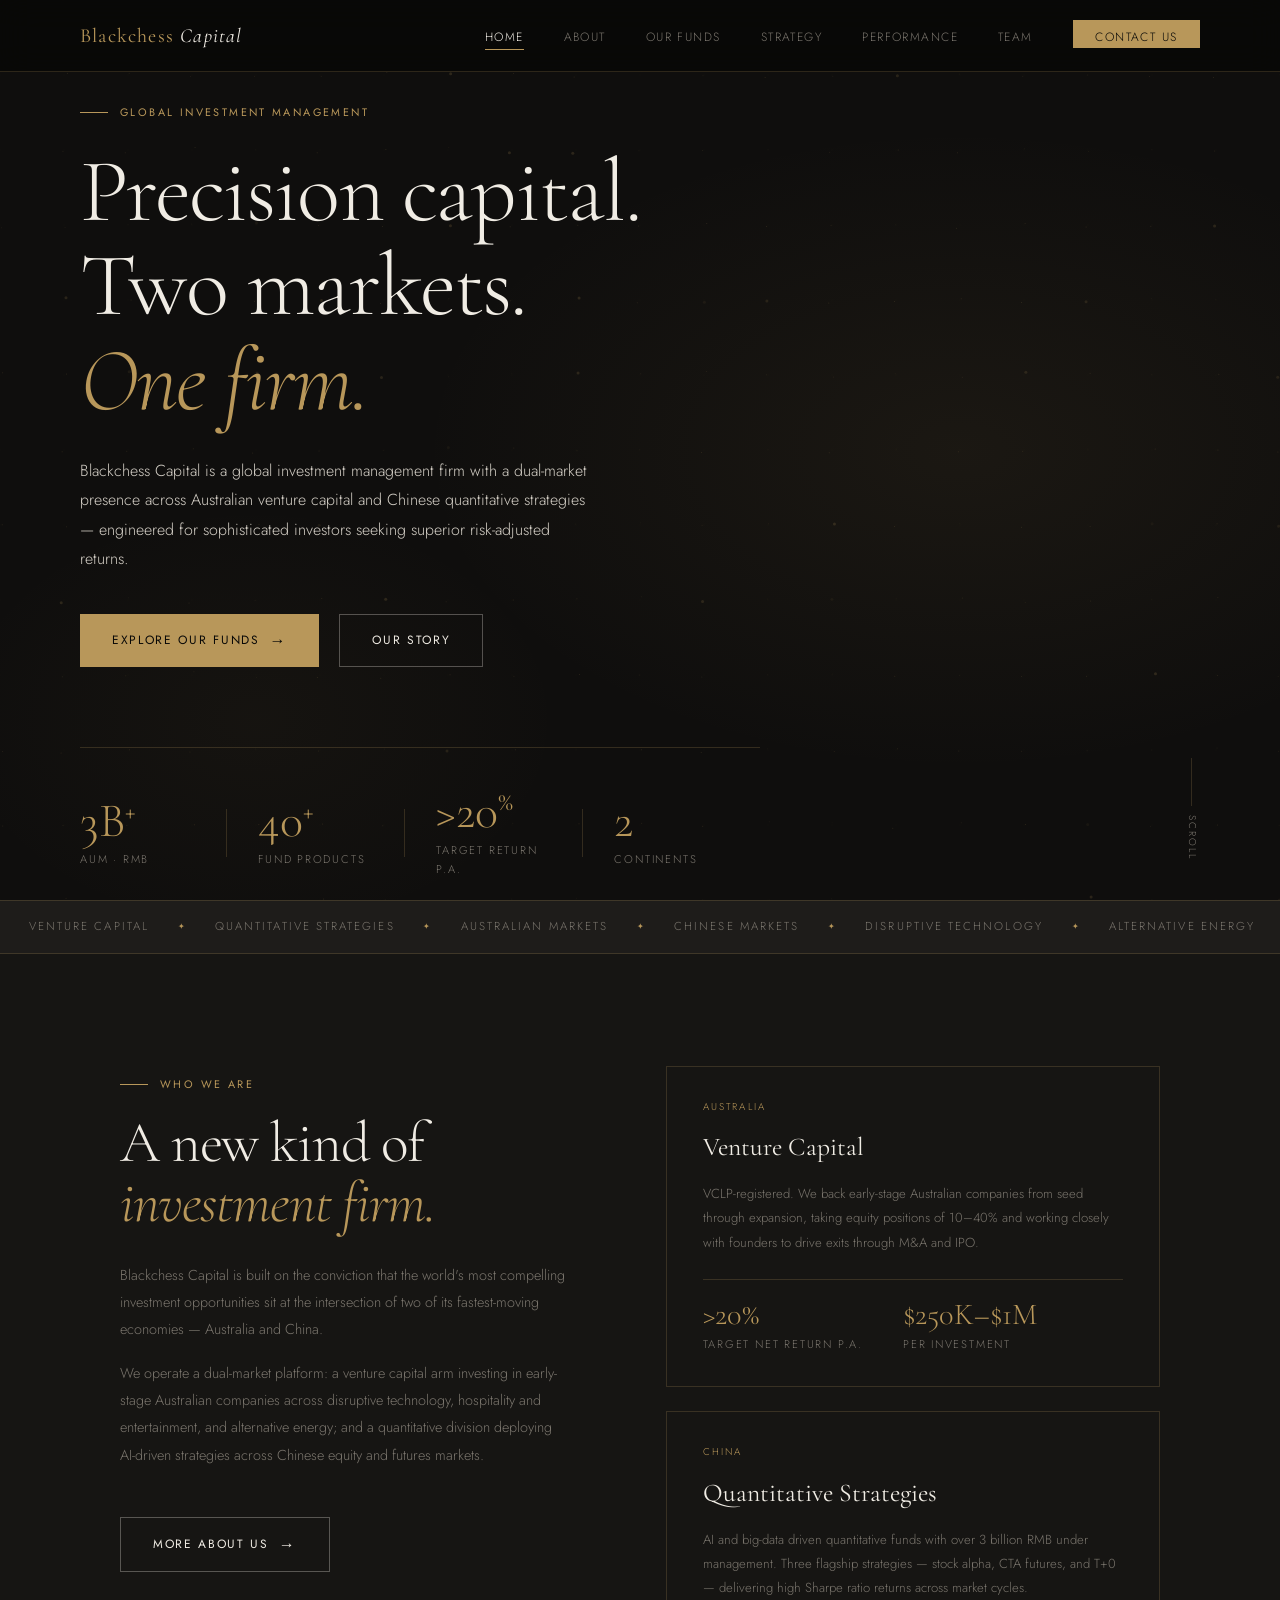
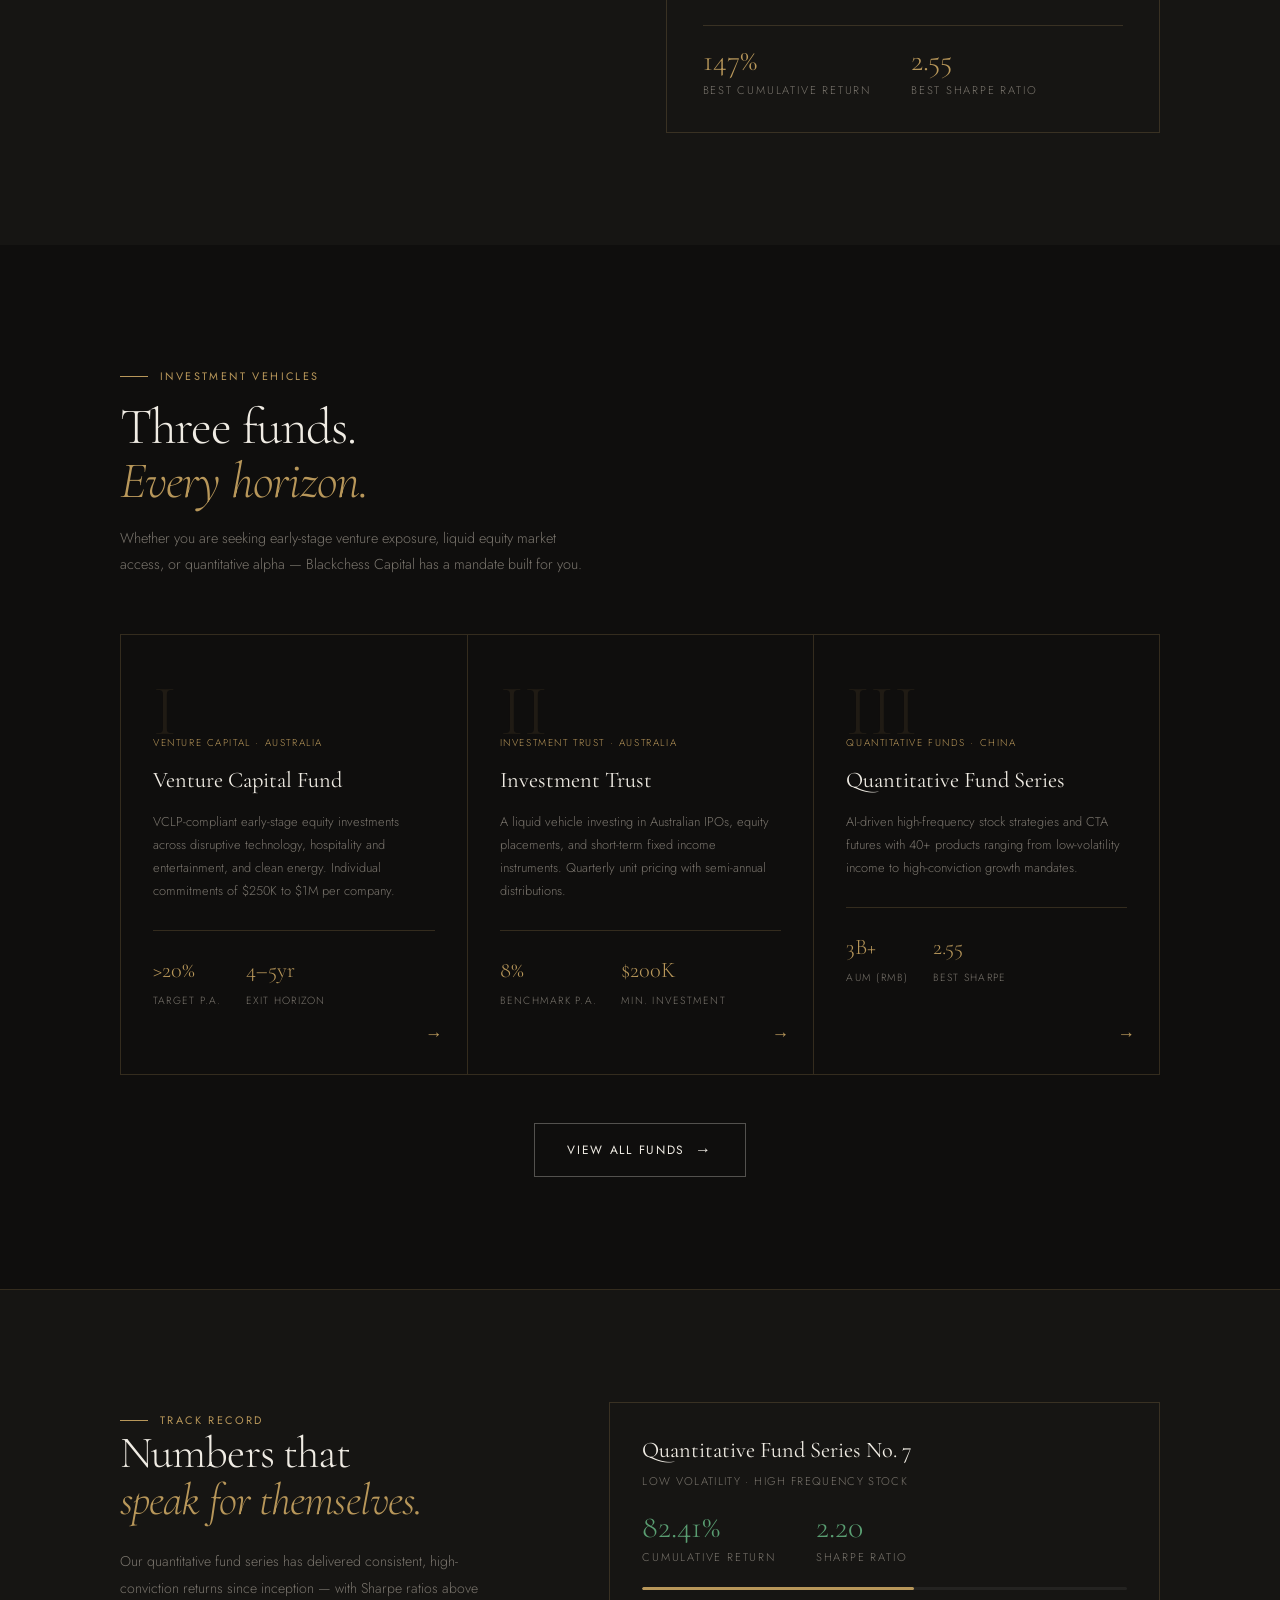
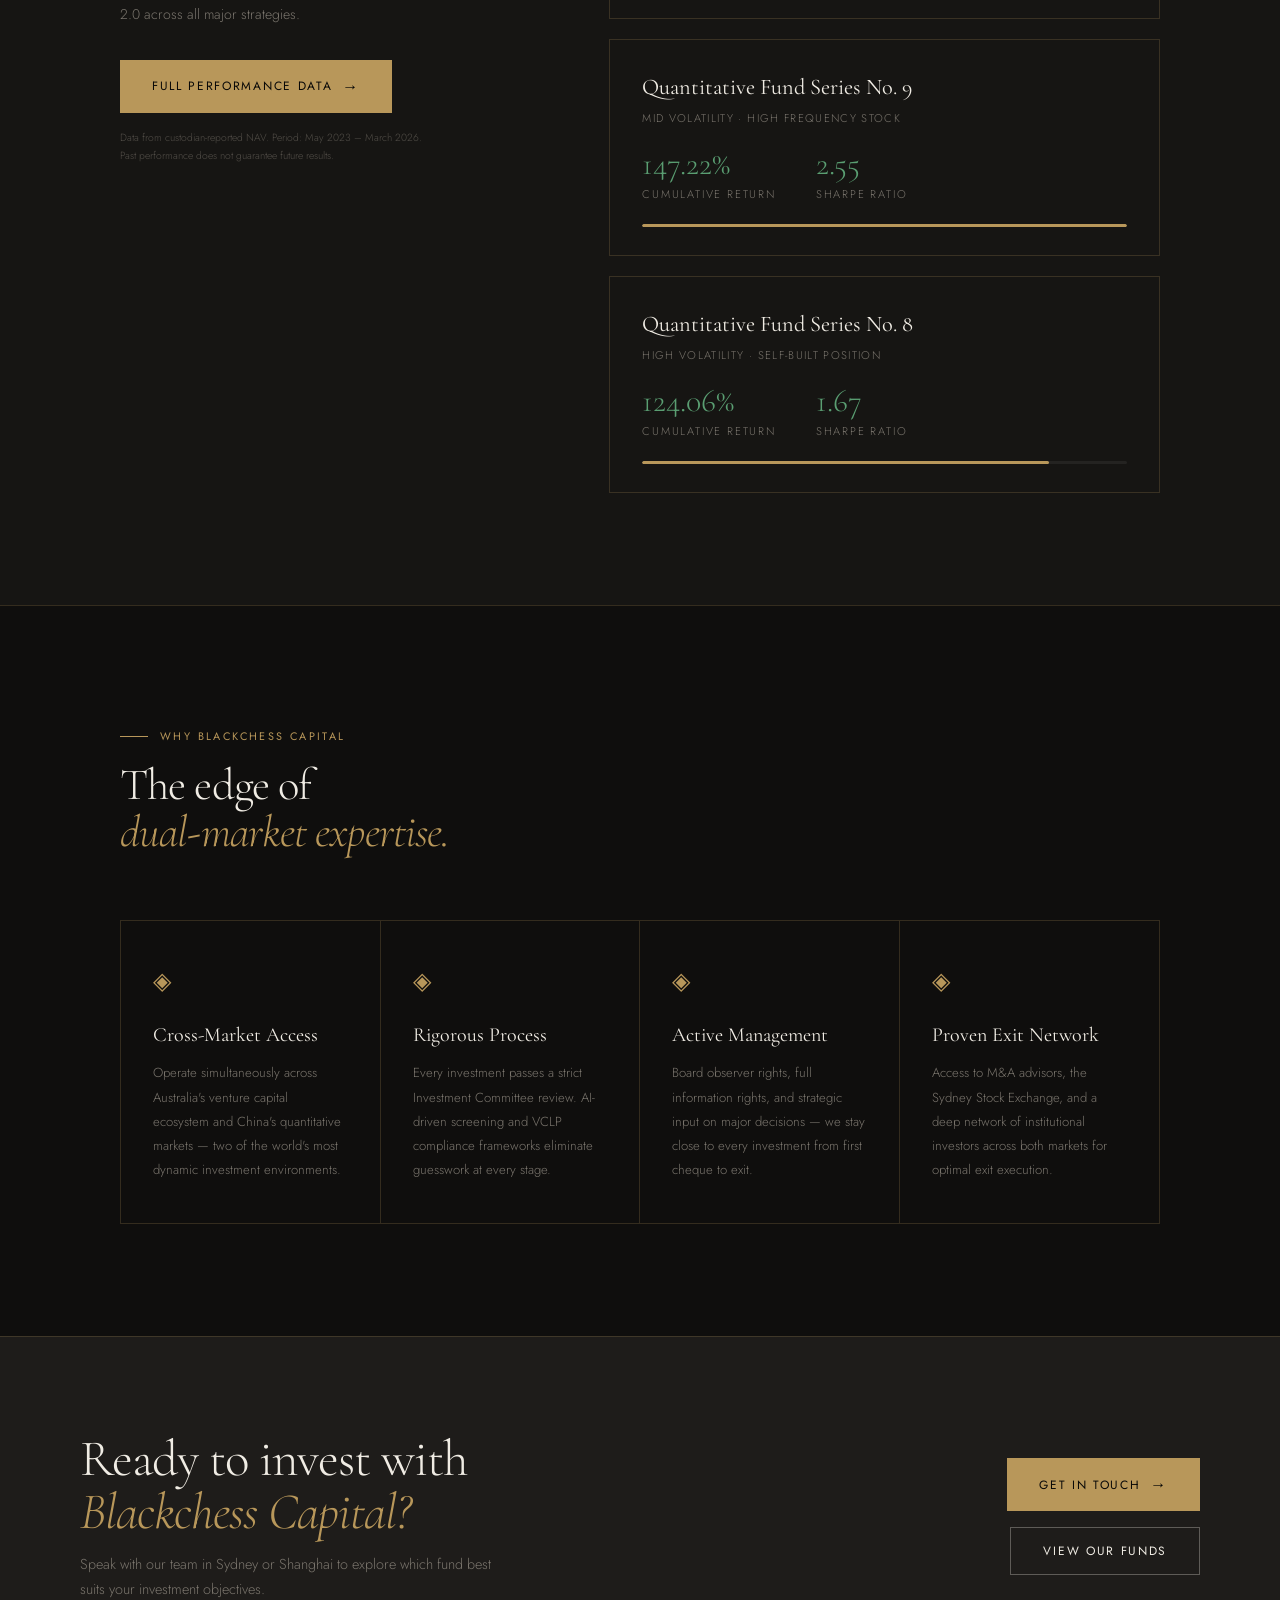
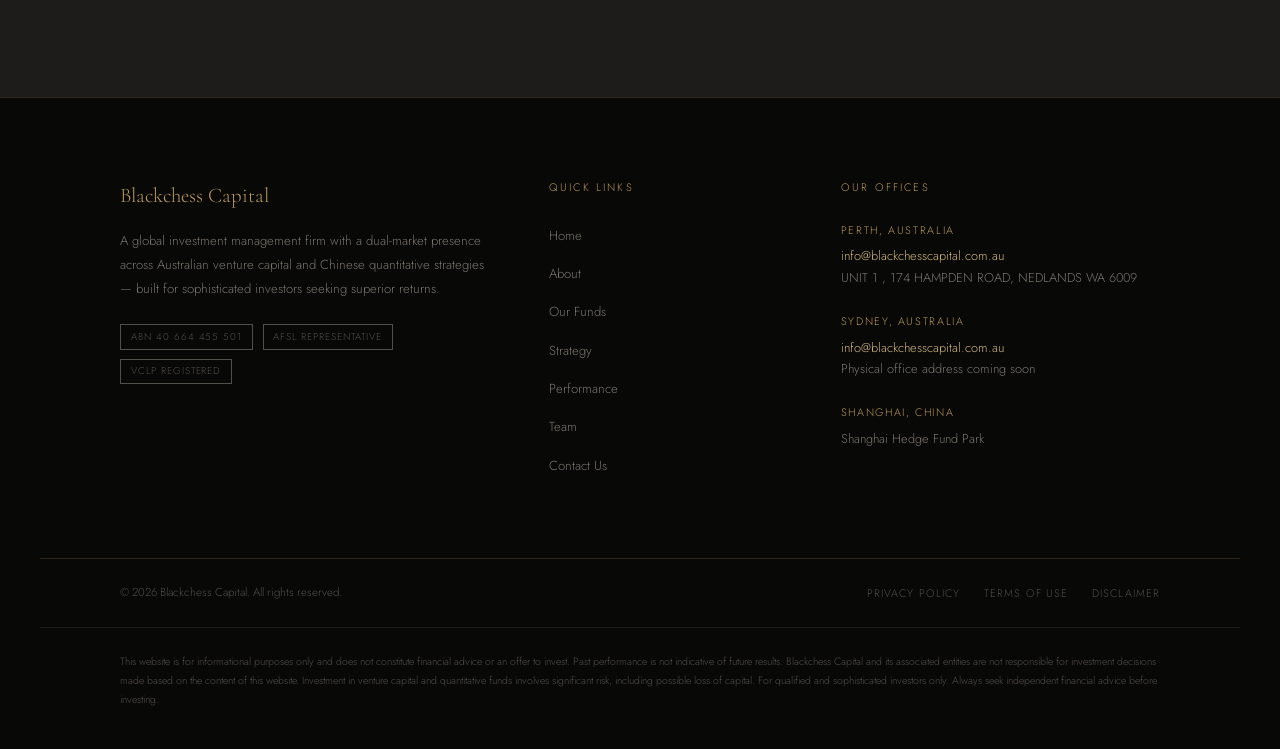
==== commit ea5624ed: "change Black chess to Blackchess" ====
--- a/index.html
+++ b/index.html
@@ -3,8 +3,8 @@
 <head>
   <meta charset="UTF-8">
   <meta name="viewport" content="width=device-width, initial-scale=1.0">
-  <title>Black Chess Capital — Global Investment Management</title>
-  <meta name="description" content="Black Chess Capital is a global investment management firm operating across Australian venture capital and Chinese quantitative markets.">
+  <title>Blackchess Capital — Global Investment Management</title>
+  <meta name="description" content="Blackchess Capital is a global investment management firm operating across Australian venture capital and Chinese quantitative markets.">
   <link href="https://fonts.googleapis.com/css2?family=Cormorant+Garamond:ital,wght@0,300;0,400;0,500;1,300;1,400&family=Jost:wght@300;400;500&display=swap" rel="stylesheet">
   <style>
     :root {
@@ -197,7 +197,7 @@
 
 <!-- NAV -->
 <nav id="site-nav">
-  <a class="nav-logo" href="index.html">BlackChess <span>Capital</span></a>
+  <a class="nav-logo" href="index.html">Blackchess <span>Capital</span></a>
   <ul class="nav-links" id="nav-links">
     <li><a href="index.html" class="active">Home</a></li>
     <li><a href="about.html">About</a></li>
@@ -222,7 +222,7 @@
       Precision capital.<br>Two markets.<br><em>One firm.</em>
     </h1>
     <p class="hero-desc reveal reveal-delay-2">
-      Black Chess Capital is a global investment management firm with a
+      Blackchess Capital is a global investment management firm with a
       dual-market presence across Australian venture capital and Chinese
       quantitative strategies — engineered for sophisticated investors
       seeking superior risk-adjusted returns.
@@ -291,7 +291,7 @@
         <div class="eyebrow">Who We Are</div>
         <h2 class="display who-title">A new kind of<br><em>investment firm.</em></h2>
         <p class="who-body">
-          Black Chess Capital is built on the conviction that the world's most
+          Blackchess Capital is built on the conviction that the world's most
           compelling investment opportunities sit at the intersection of two of
           its fastest-moving economies — Australia and China.
         </p>
@@ -357,7 +357,7 @@
       <h2 class="display" style="font-size:clamp(2.2rem,4vw,3.2rem);">Three funds.<br><em>Every horizon.</em></h2>
       <p style="font-size:0.9rem;color:var(--muted);max-width:480px;margin-top:1rem;line-height:1.85;">
         Whether you are seeking early-stage venture exposure, liquid equity market
-        access, or quantitative alpha — Black Chess Capital has a mandate built for you.
+        access, or quantitative alpha — Blackchess Capital has a mandate built for you.
       </p>
     </div>
     <div class="funds-grid">
@@ -459,7 +459,7 @@
 <section class="section" id="why">
   <div class="container">
     <div class="why-header reveal">
-      <div class="eyebrow">Why Black Chess Capital</div>
+      <div class="eyebrow">Why Blackchess Capital</div>
       <h2 class="display" style="font-size:clamp(2rem,3.5vw,3rem);">The edge of<br><em>dual-market expertise.</em></h2>
     </div>
     <div class="why-grid">
@@ -491,7 +491,7 @@
 <section id="cta-banner">
   <div class="cta-banner-inner reveal">
     <div>
-      <h2 class="display" style="font-size:clamp(2rem,4vw,3.2rem);">Ready to invest with<br><em>Black Chess Capital?</em></h2>
+      <h2 class="display" style="font-size:clamp(2rem,4vw,3.2rem);">Ready to invest with<br><em>Blackchess Capital?</em></h2>
       <p>Speak with our team in Sydney or Shanghai to explore which fund best suits your investment objectives.</p>
     </div>
     <div class="cta-banner-btns">
@@ -505,7 +505,7 @@
 <footer id="site-footer">
   <div class="footer-main">
     <div>
-      <div class="footer-brand-name">Black Chess Capital</div>
+      <div class="footer-brand-name">Blackchess Capital</div>
       <p class="footer-brand-desc">A global investment management firm with a dual-market presence across Australian venture capital and Chinese quantitative strategies — built for sophisticated investors seeking superior returns.</p>
       <div class="footer-tags">
         <span>ABN 40 664 455 501</span>
@@ -544,7 +544,7 @@
     </div>
   </div>
   <div class="footer-bottom">
-    <p class="footer-copy">© 2026 Black Chess Capital. All rights reserved.</p>
+    <p class="footer-copy">© 2026 Blackchess Capital. All rights reserved.</p>
     <div class="footer-legal">
       <a href="#">Privacy Policy</a>
       <a href="#">Terms of Use</a>
@@ -552,7 +552,7 @@
     </div>
   </div>
   <div class="footer-disclaimer">
-    <p>This website is for informational purposes only and does not constitute financial advice or an offer to invest. Past performance is not indicative of future results. Black Chess Capital and its associated entities are not responsible for investment decisions made based on the content of this website. Investment in venture capital and quantitative funds involves significant risk, including possible loss of capital. For qualified and sophisticated investors only. Always seek independent financial advice before investing.</p>
+    <p>This website is for informational purposes only and does not constitute financial advice or an offer to invest. Past performance is not indicative of future results. Blackchess Capital and its associated entities are not responsible for investment decisions made based on the content of this website. Investment in venture capital and quantitative funds involves significant risk, including possible loss of capital. For qualified and sophisticated investors only. Always seek independent financial advice before investing.</p>
   </div>
 </footer>
 
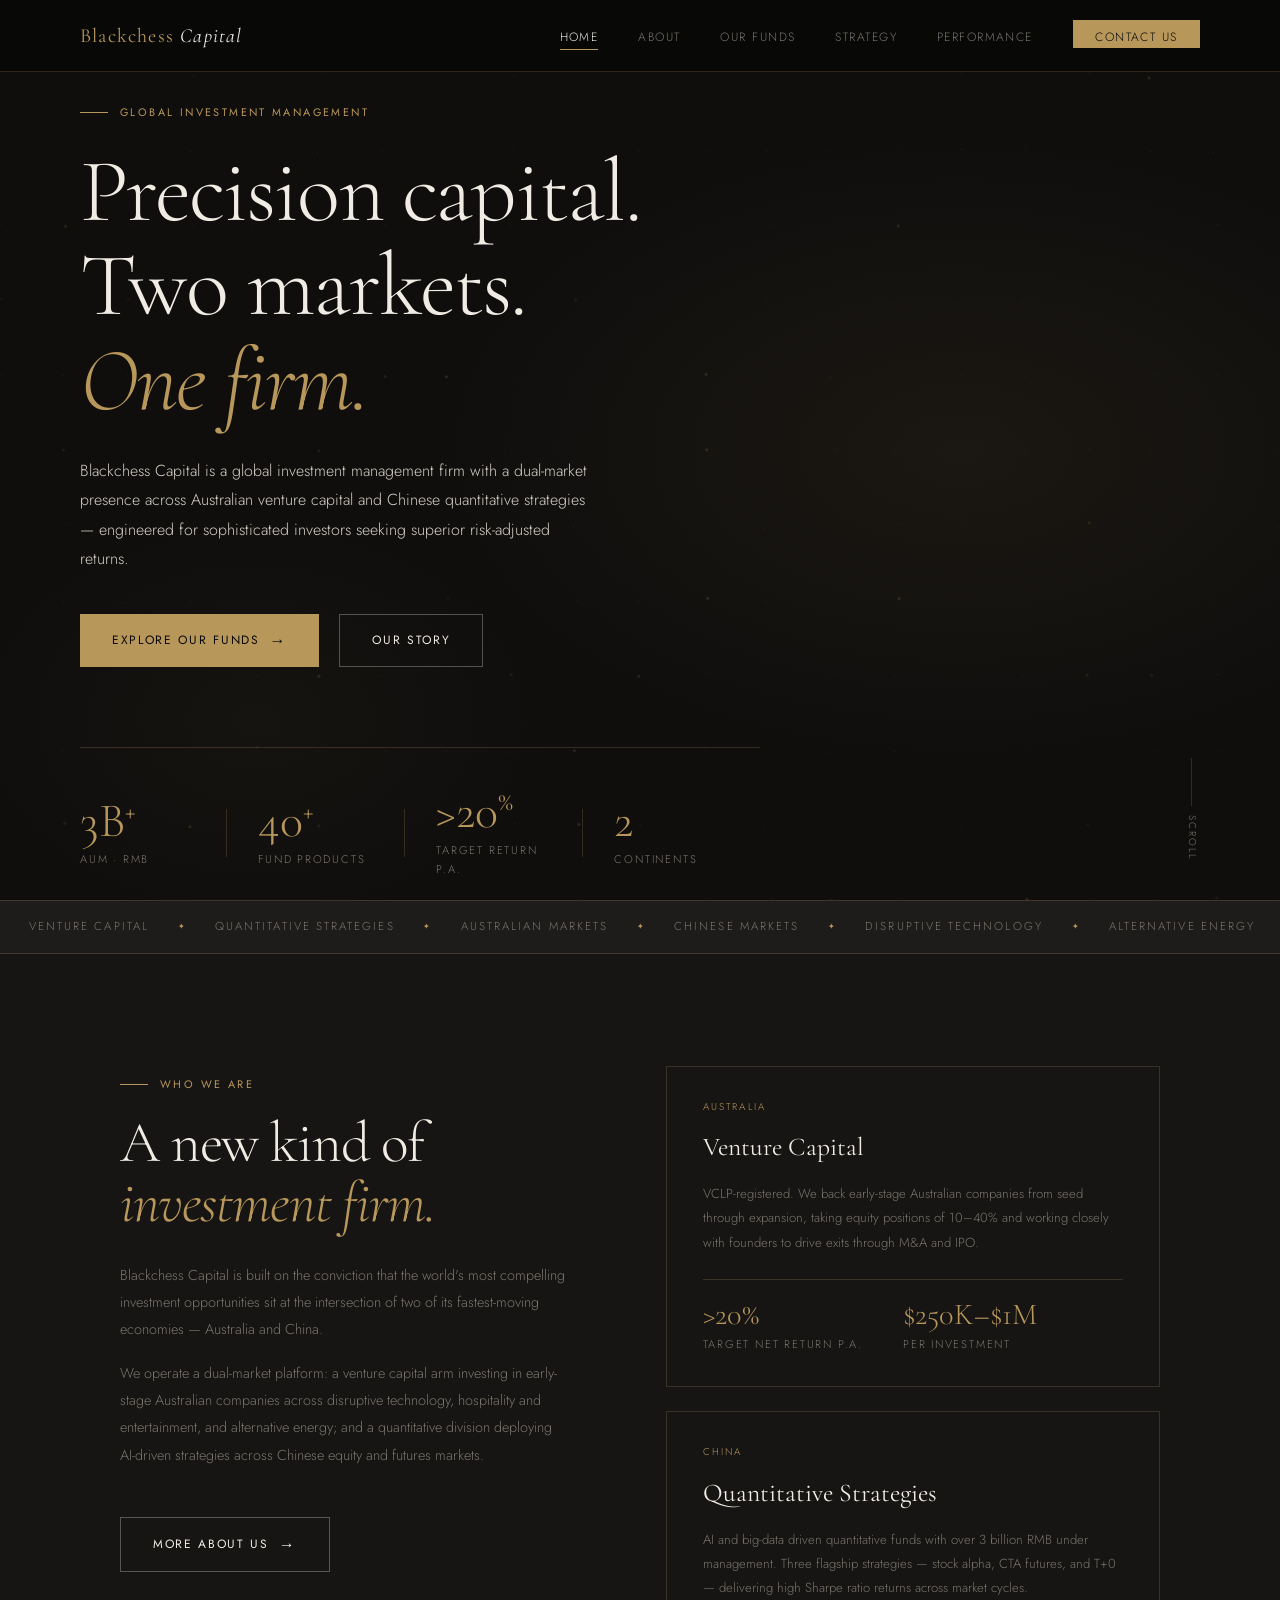
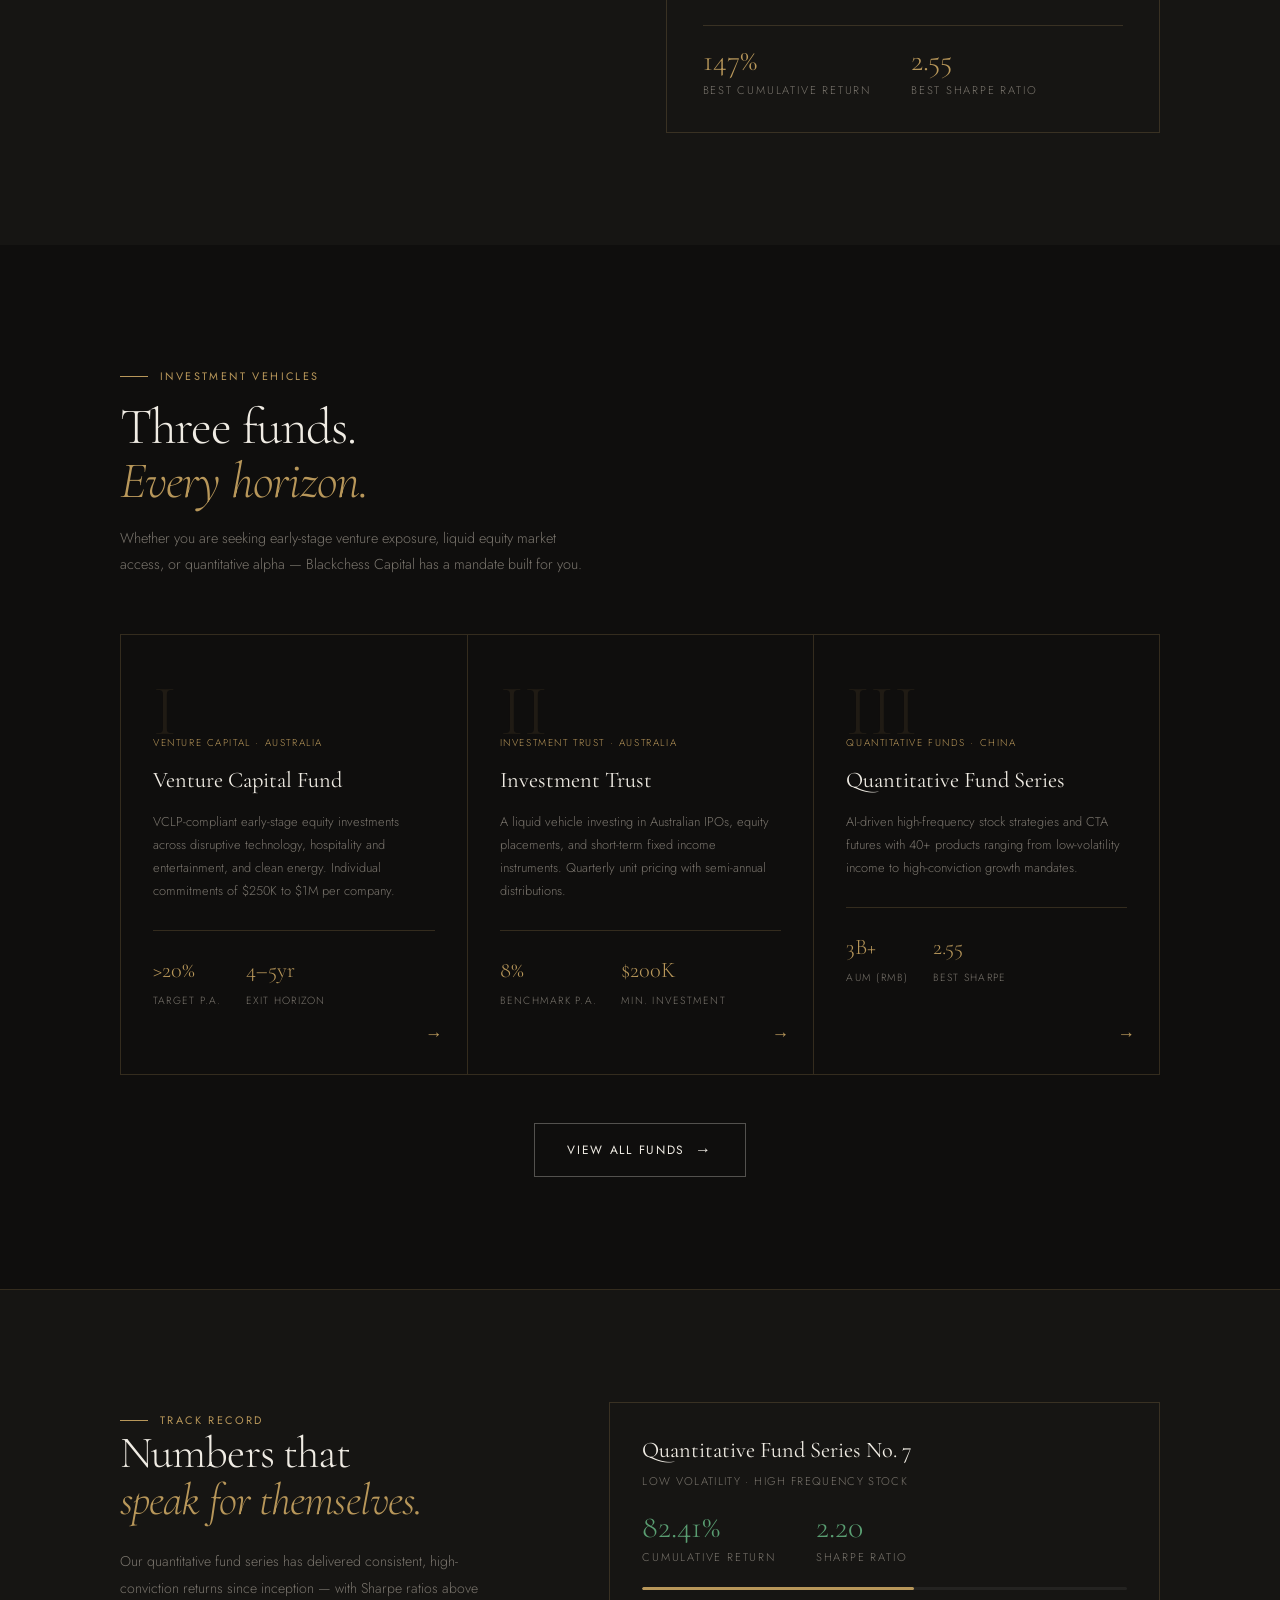
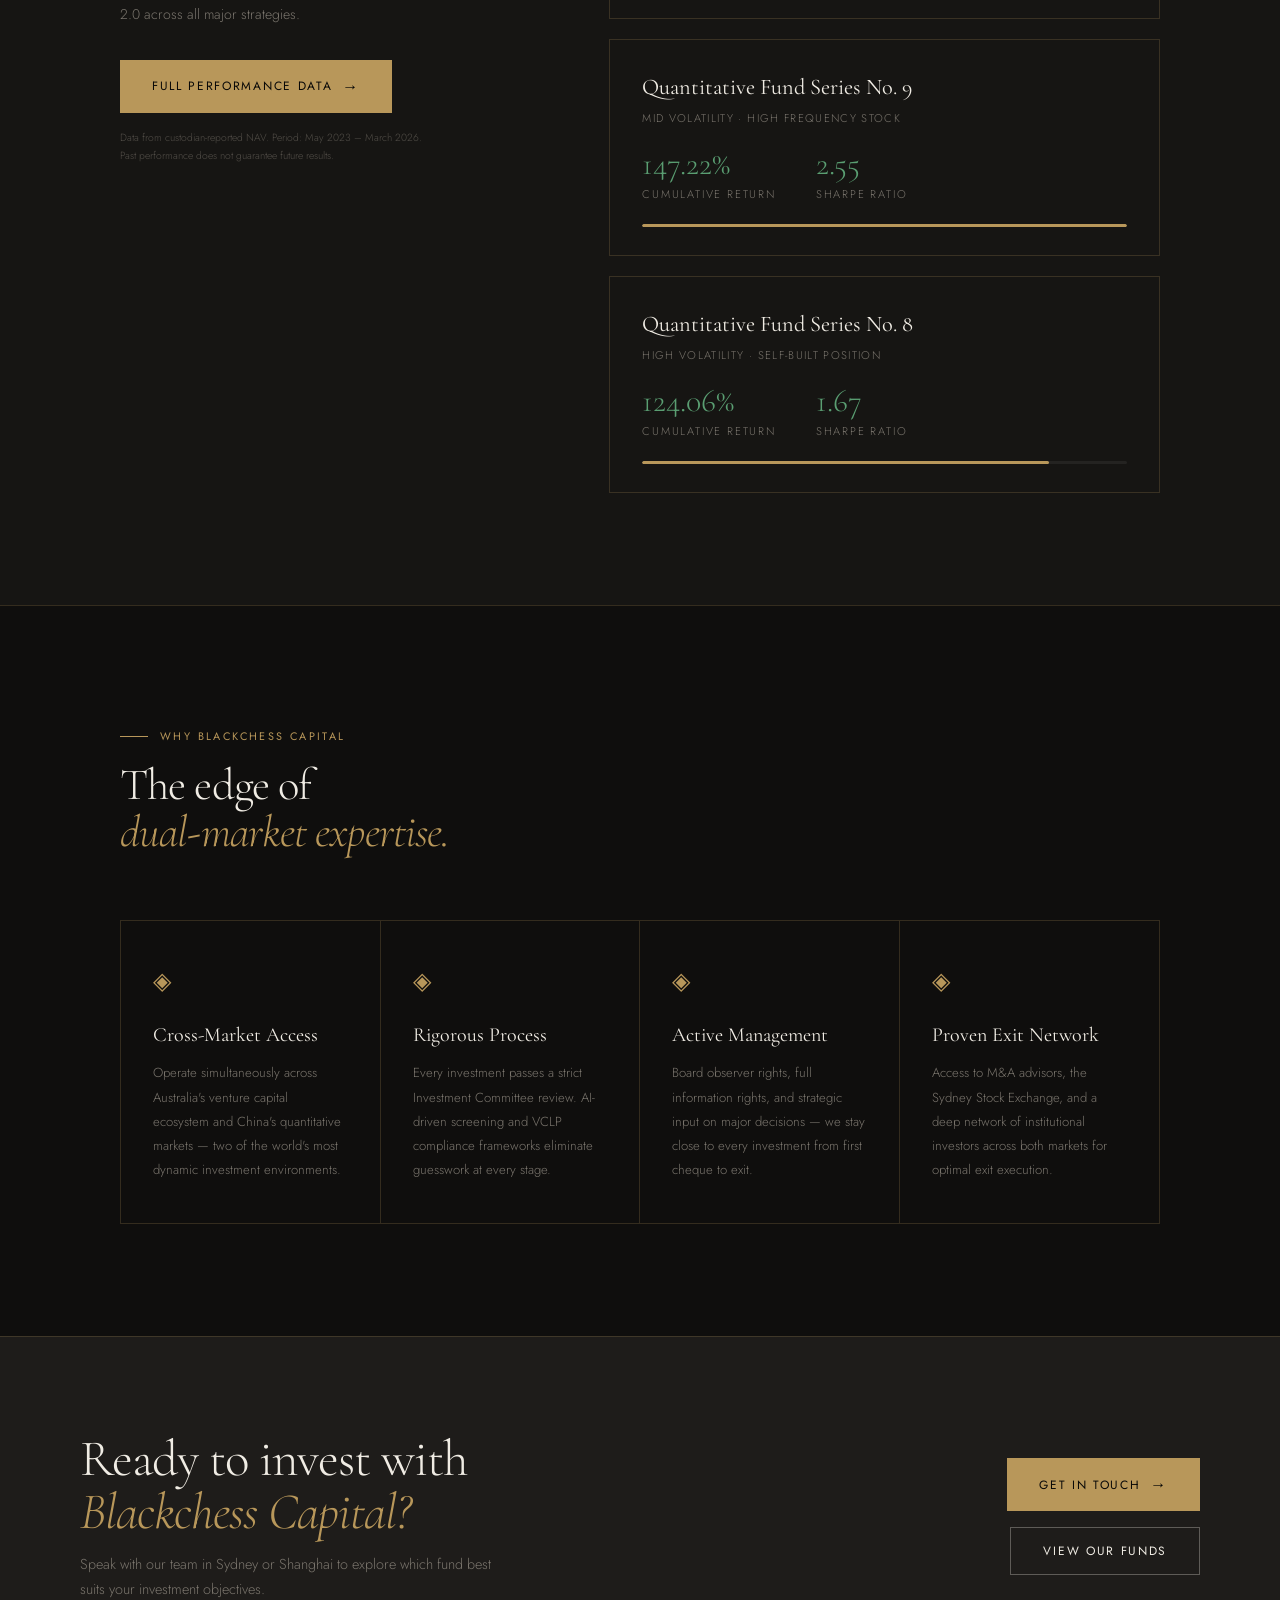
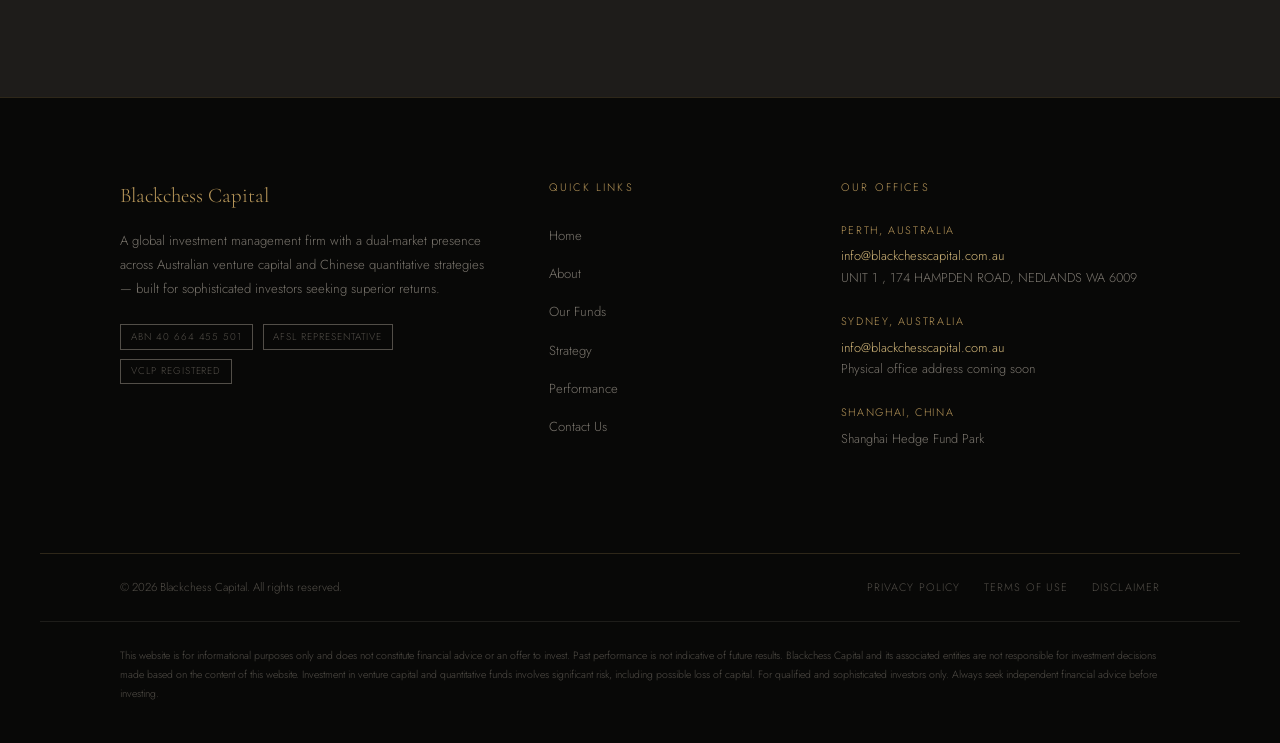
==== commit fbc55fdc: "cancel teams page" ====
--- a/index.html
+++ b/index.html
@@ -204,7 +204,7 @@
     <li><a href="funds.html">Our Funds</a></li>
     <li><a href="strategy.html">Strategy</a></li>
     <li><a href="performance.html">Performance</a></li>
-    <li><a href="team.html">Team</a></li>
+    
     <li><a href="contact.html" class="nav-cta">Contact Us</a></li>
   </ul>
   <button class="hamburger" id="hamburger" aria-label="Toggle menu">
@@ -521,7 +521,7 @@
         <li><a href="funds.html">Our Funds</a></li>
         <li><a href="strategy.html">Strategy</a></li>
         <li><a href="performance.html">Performance</a></li>
-        <li><a href="team.html">Team</a></li>
+        
         <li><a href="contact.html">Contact Us</a></li>
       </ul>
     </div>
